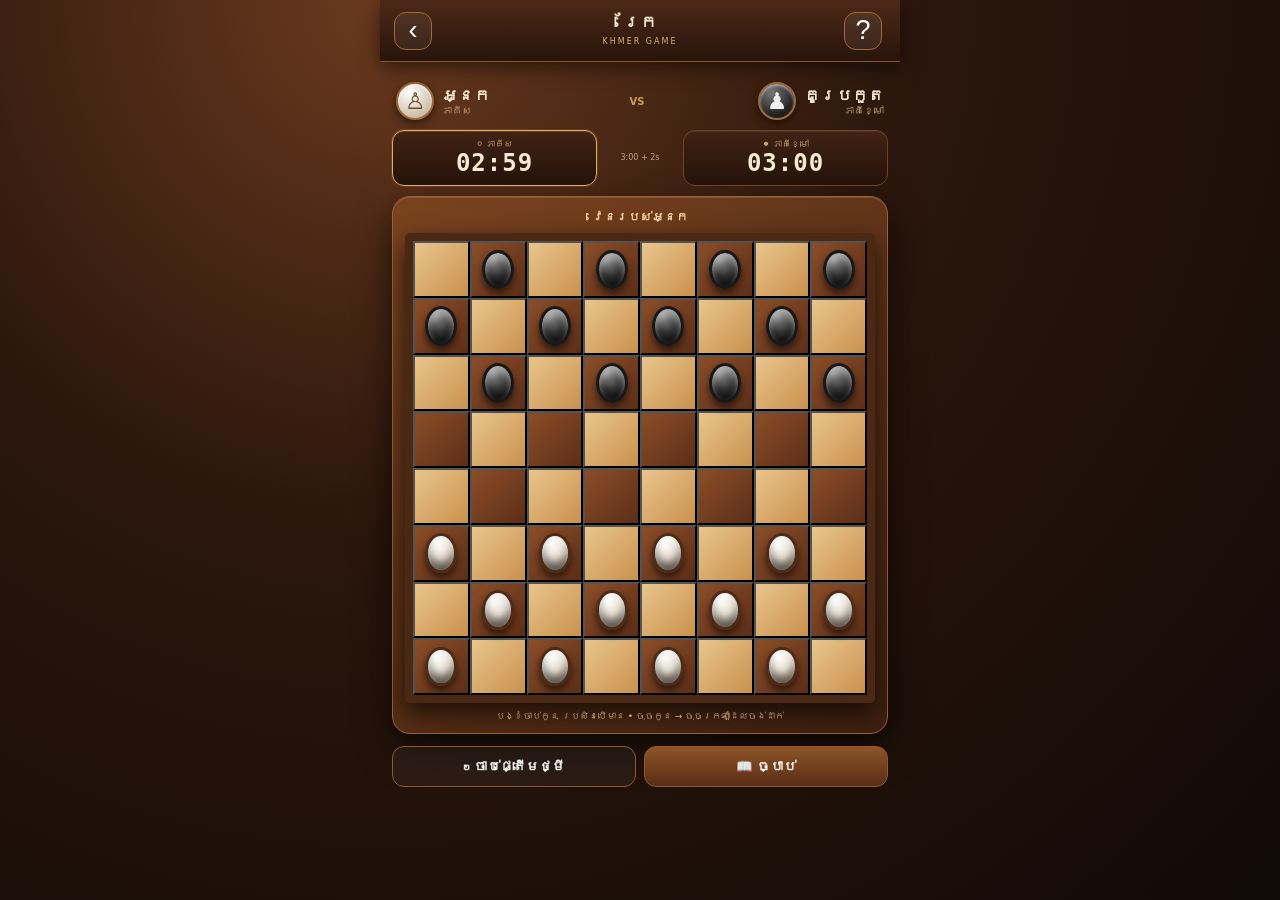
==== lerak/index.html @ b222e97d "Add files via upload" ====
<!doctype html>
<html lang="km">
<head>
<meta charset="utf-8">
<meta name="viewport" content="width=device-width,initial-scale=1,maximum-scale=1,user-scalable=no">
<meta name="theme-color" content="#2b180d">
<title>រែក — Khmer Game</title>
<link rel="stylesheet" href="lerak.css">
</head>
<body>
<div class="app">
  <header class="topbar">
    <button class="back" onclick="history.back()">‹</button>
    <div class="title"><b>រែក</b><small>KHMER GAME</small></div>
    <button class="help" onclick="showRules()">?</button>
  </header>
  <main>
    <section class="match-head">
      <div class="player"><div class="avatar white">♙</div><div><b>អ្នក</b><small>ភាគីស</small></div></div>
      <div class="vs">VS</div>
      <div class="player right"><div class="avatar black">♟</div><div><b>គូប្រកួត</b><small>ភាគីខ្មៅ</small></div></div>
    </section>
    <section class="clocks">
      <div id="clockWhite" class="clock active"><span>⚪ ភាគីស</span><strong>03:00</strong></div>
      <div class="clock-mode">3:00 + 2s</div>
      <div id="clockBlack" class="clock"><span>⚫ ភាគីខ្មៅ</span><strong>03:00</strong></div>
    </section>
    <section id="gameArea" class="game-wrap">
      <div id="status" class="status">វេនរបស់អ្នក</div>
      <div id="board" class="board" aria-label="Lerak board"></div>
      <div class="turn-note">បង្ខំចាប់កូន ប្រសិនបើមាន • ចុចកូន → ចុចក្រឡាដែលចង់ដាក់</div>
    </section>
    <section class="actions">
      <button class="secondary" onclick="newGame()">↻ ចាប់ផ្តើមថ្មី</button>
      <button class="primary" onclick="showRules()">📖 ច្បាប់</button>
    </section>
  </main>
</div>
<div id="modal" class="modal">
  <div class="modal-box">
    <button class="close" onclick="closeModal()">×</button>
    <div id="modalContent"></div>
  </div>
</div>
<script src="lerak-rules.js"></script>
<script src="lerak-bot.js"></script>
<script src="lerak.js"></script>
</body>
</html>
---- lerak/lerak.css ----
*{box-sizing:border-box}
:root{
 --wood1:#f0c98b;--wood2:#b87333;--wood3:#6b351a;--wood4:#3a1d0f;
 --ink:#24140c;--cream:#f7ead3;--gold:#d8a54d;--line:#7b4a27
}
html,body{margin:0;min-height:100%;background:radial-gradient(circle at 30% 0%,#6b3a1e 0,#2a160c 42%,#120a06 100%);color:var(--cream);font-family:system-ui,-apple-system,"Noto Sans Khmer",sans-serif}
body{display:flex;justify-content:center}
.app{width:min(100%,520px);min-height:100vh;padding-bottom:18px}
.topbar{height:62px;padding:8px 14px;display:grid;grid-template-columns:42px 1fr 42px;align-items:center;background:linear-gradient(#4d2917,#28140b);border-bottom:1px solid #8a552b;box-shadow:0 5px 20px #0008;position:sticky;top:0;z-index:5}
.topbar button{width:38px;height:38px;border:1px solid #a16b39;border-radius:12px;background:#ffffff10;color:#fff;font-size:27px}
.title{text-align:center;line-height:1}.title b{display:block;font-size:17px}.title small{font-size:8px;letter-spacing:2px;color:#d7b27a}
main{padding:12px}
.match-head{display:flex;align-items:center;justify-content:space-between;padding:8px 4px 10px}
.player{display:flex;align-items:center;gap:8px;min-width:120px}.player.right{justify-content:flex-end;text-align:right}
.player small{display:block;color:#c7a77f;font-size:10px}
.avatar{width:38px;height:38px;border-radius:50%;display:grid;place-items:center;border:2px solid #9c6a3a;box-shadow:inset 0 2px 3px #fff8,0 3px 8px #0008;font-size:23px}
.avatar.white{background:radial-gradient(circle at 35% 25%,#fff,#cbbda7 75%,#84735d);color:#6d4a2b}
.avatar.black{background:radial-gradient(circle at 35% 25%,#777,#242424 65%,#090909);color:#eee}
.vs{font-size:10px;color:#c99b5e;font-weight:800}
.clocks{display:grid;grid-template-columns:1fr 72px 1fr;gap:7px;align-items:center;margin-bottom:10px}
.clock{padding:8px 9px;border-radius:12px;text-align:center;background:linear-gradient(#412314,#241209);border:1px solid #6f4425;box-shadow:inset 0 1px #fff1}
.clock span{display:block;font-size:9px;color:#c9a67b}.clock strong{display:block;font:800 24px ui-monospace,monospace;letter-spacing:1px}
.clock.active{border-color:#e1ad58;box-shadow:0 0 0 1px #e1ad5822,inset 0 1px #fff2}
.clock.danger strong{color:#ff6b55}.clock-mode{text-align:center;font-size:8px;color:#c6a27a;line-height:1.3}
.status{text-align:center;margin:5px 0 9px;color:#f0cf98;font-weight:700;font-size:12px}
.game-wrap{padding:8px 5px 12px;border-radius:18px;background:linear-gradient(145deg,#7a431f,#3d1f10);border:1px solid #9a6335;box-shadow:0 15px 35px #0008,inset 0 1px #fff2}
.board{width:min(94vw,470px);aspect-ratio:1;margin:auto;display:grid;grid-template-columns:repeat(8,1fr);border:8px solid #4b2814;border-radius:5px;box-shadow:0 10px 25px #000a,inset 0 0 0 2px #b47a40;overflow:hidden}
.cell{position:relative;display:grid;place-items:center;aspect-ratio:1}.cell.light{background:linear-gradient(135deg,#e9c58c,#c9914d)}.cell.dark{background:linear-gradient(135deg,#8b4d27,#5c2e18)}
.cell.selected{box-shadow:inset 0 0 0 4px #f5d16c,inset 0 0 25px #ffd65a66}
.cell.move::after{content:"";width:22%;height:22%;border-radius:50%;background:#e8c15f;box-shadow:0 1px 4px #2a1408;position:absolute}
.cell.capture::after{content:"";width:38%;height:38%;border-radius:50%;border:3px solid #e8c15f;position:absolute}
.piece{width:78%;height:78%;border-radius:50%;position:relative;z-index:2;border:3px solid #4e2b18;box-shadow:inset 0 5px 7px #fff8,inset 0 -7px 9px #0008,0 5px 7px #0008;display:grid;place-items:center;font-size:clamp(16px,5vw,28px);font-family:serif}
.piece.white{background:radial-gradient(circle at 32% 22%,#fff,#e8dfd1 48%,#a99b87 100%);color:#5c3a20}
.piece.black{background:radial-gradient(circle at 32% 22%,#8b8b8b,#3d3d3d 48%,#111 100%);color:#f0e7d9;border-color:#181818}
.piece.king::after{content:"♔";text-shadow:0 1px 1px #0008}.piece.king{font-size:0}
.turn-note{text-align:center;color:#d1af82;font-size:9px;padding:8px 2px 0}
.actions{display:grid;grid-template-columns:1fr 1fr;gap:8px;margin-top:12px}.actions button{border-radius:12px;padding:12px;border:1px solid #8d5a30;font-weight:800;color:#fff}
.primary{background:linear-gradient(#8c5427,#5a2d16)}.secondary{background:#ffffff0b}
.modal{position:fixed;inset:0;background:#000b;display:none;align-items:flex-end;justify-content:center;z-index:20;padding:12px}
.modal.show{display:flex}.modal-box{width:min(100%,500px);background:linear-gradient(#422516,#211108);border:1px solid #986238;border-radius:20px 20px 12px 12px;padding:20px;box-shadow:0 -10px 40px #000b;position:relative}
.close{position:absolute;right:10px;top:8px;width:35px;height:35px;border:0;border-radius:10px;background:#fff1;color:#fff;font-size:24px}
.modal-box h2{margin:0 0 10px}.modal-box p,.modal-box li{color:#d6b990;font-size:12px;line-height:1.7}
@media(max-width:360px){.board{border-width:5px}.piece{width:80%;height:80%}.clocks{grid-template-columns:1fr 58px 1fr}.clock strong{font-size:20px}}
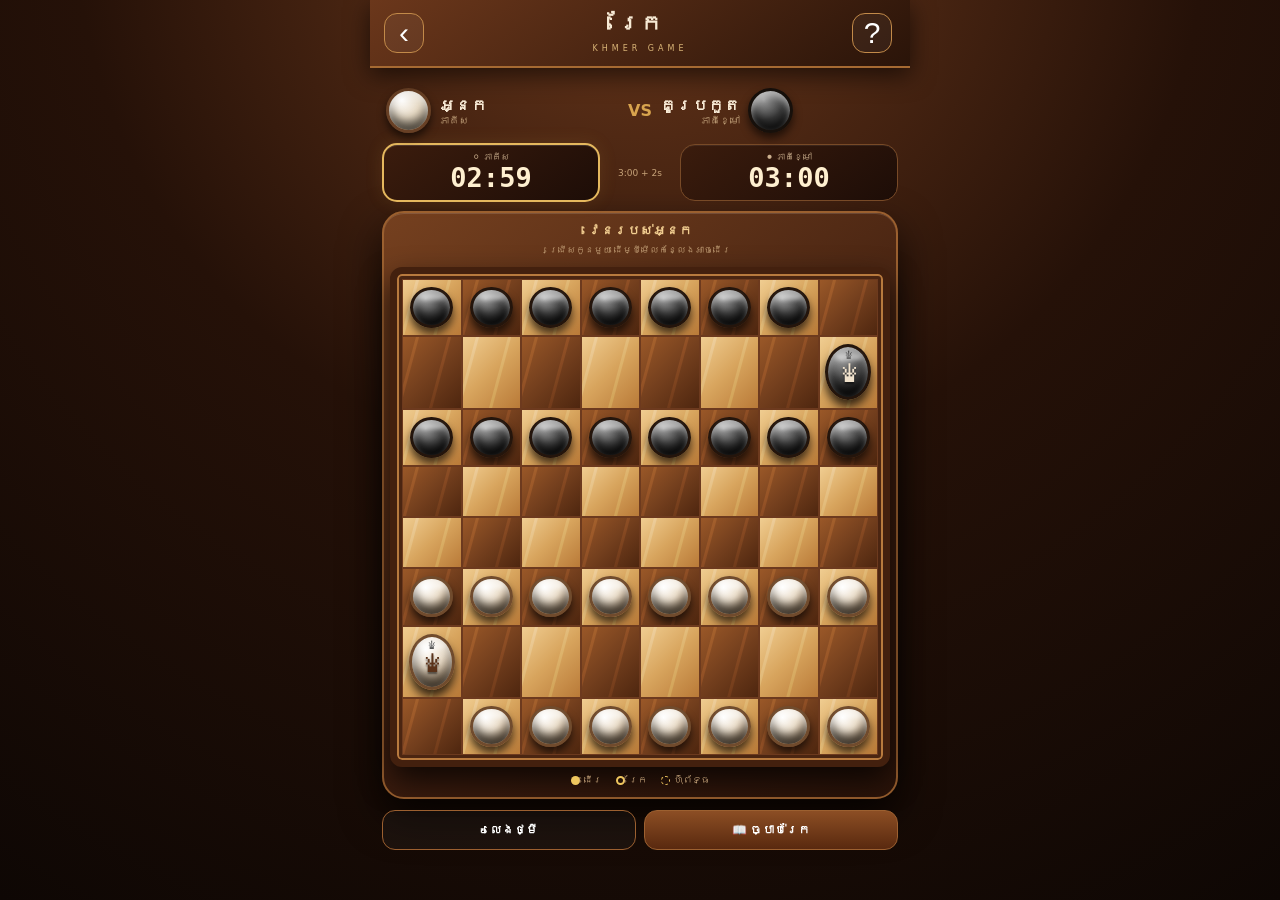
==== commit 59a21ba2: "Add files via upload" ====
--- a/lerak/index.html
+++ b/lerak/index.html
@@ -3,45 +3,61 @@
 <head>
 <meta charset="utf-8">
 <meta name="viewport" content="width=device-width,initial-scale=1,maximum-scale=1,user-scalable=no">
-<meta name="theme-color" content="#2b180d">
-<title>រែក — Khmer Game</title>
+<meta name="theme-color" content="#241208">
+<title>រែក — Khmer Game V2</title>
 <link rel="stylesheet" href="lerak.css">
 </head>
 <body>
-<div class="app">
-  <header class="topbar">
-    <button class="back" onclick="history.back()">‹</button>
-    <div class="title"><b>រែក</b><small>KHMER GAME</small></div>
-    <button class="help" onclick="showRules()">?</button>
-  </header>
-  <main>
-    <section class="match-head">
-      <div class="player"><div class="avatar white">♙</div><div><b>អ្នក</b><small>ភាគីស</small></div></div>
-      <div class="vs">VS</div>
-      <div class="player right"><div class="avatar black">♟</div><div><b>គូប្រកួត</b><small>ភាគីខ្មៅ</small></div></div>
-    </section>
-    <section class="clocks">
-      <div id="clockWhite" class="clock active"><span>⚪ ភាគីស</span><strong>03:00</strong></div>
-      <div class="clock-mode">3:00 + 2s</div>
-      <div id="clockBlack" class="clock"><span>⚫ ភាគីខ្មៅ</span><strong>03:00</strong></div>
-    </section>
-    <section id="gameArea" class="game-wrap">
-      <div id="status" class="status">វេនរបស់អ្នក</div>
-      <div id="board" class="board" aria-label="Lerak board"></div>
-      <div class="turn-note">បង្ខំចាប់កូន ប្រសិនបើមាន • ចុចកូន → ចុចក្រឡាដែលចង់ដាក់</div>
-    </section>
-    <section class="actions">
-      <button class="secondary" onclick="newGame()">↻ ចាប់ផ្តើមថ្មី</button>
-      <button class="primary" onclick="showRules()">📖 ច្បាប់</button>
-    </section>
-  </main>
+<div class="page">
+<header class="top">
+  <button class="iconbtn" onclick="history.back()">‹</button>
+  <div class="brand"><b>រែក</b><span>KHMER GAME</span></div>
+  <button class="iconbtn" onclick="showRules()">?</button>
+</header>
+
+<main>
+  <section class="players">
+    <div class="player">
+      <div class="piece-mini white"></div>
+      <div><b>អ្នក</b><small>ភាគីស</small></div>
+    </div>
+    <div class="vs">VS</div>
+    <div class="player right">
+      <div><div><b>គូប្រកួត</b><small>ភាគីខ្មៅ</small></div><div class="piece-mini black"></div></div>
+    </div>
+  </section>
+
+  <section class="clocks">
+    <div id="clockWhite" class="clock active"><span>⚪ ភាគីស</span><strong>03:00</strong></div>
+    <div class="increment">3:00 + 2s</div>
+    <div id="clockBlack" class="clock"><span>⚫ ភាគីខ្មៅ</span><strong>03:00</strong></div>
+  </section>
+
+  <section class="board-card">
+    <div id="status" class="status">វេនរបស់អ្នក</div>
+    <div id="hint" class="hint">ជ្រើសកូនមួយ ដើម្បីមើលកន្លែងអាចដើរ</div>
+    <div id="board" class="board"></div>
+    <div class="legend">
+      <span><i class="dot move-dot"></i> ដើរ</span>
+      <span><i class="dot rek-dot"></i> រែក</span>
+      <span><i class="dot trap-dot"></i> ហ៊ុំព័ទ្ធ</span>
+    </div>
+  </section>
+
+  <section class="buttons">
+    <button class="secondary" onclick="newGame()">↻ លេងថ្មី</button>
+    <button class="primary" onclick="showRules()">📖 ច្បាប់រែក</button>
+  </section>
+</main>
 </div>
+
 <div id="modal" class="modal">
-  <div class="modal-box">
-    <button class="close" onclick="closeModal()">×</button>
-    <div id="modalContent"></div>
-  </div>
+ <div class="modalbox">
+   <button class="close" onclick="closeModal()">×</button>
+   <div id="modalContent"></div>
+ </div>
 </div>
+
 <script src="lerak-rules.js"></script>
 <script src="lerak-bot.js"></script>
 <script src="lerak.js"></script>
--- a/lerak/lerak.css
+++ b/lerak/lerak.css
@@ -1,43 +1,33 @@
 *{box-sizing:border-box}
-:root{
- --wood1:#f0c98b;--wood2:#b87333;--wood3:#6b351a;--wood4:#3a1d0f;
- --ink:#24140c;--cream:#f7ead3;--gold:#d8a54d;--line:#7b4a27
-}
-html,body{margin:0;min-height:100%;background:radial-gradient(circle at 30% 0%,#6b3a1e 0,#2a160c 42%,#120a06 100%);color:var(--cream);font-family:system-ui,-apple-system,"Noto Sans Khmer",sans-serif}
-body{display:flex;justify-content:center}
-.app{width:min(100%,520px);min-height:100vh;padding-bottom:18px}
-.topbar{height:62px;padding:8px 14px;display:grid;grid-template-columns:42px 1fr 42px;align-items:center;background:linear-gradient(#4d2917,#28140b);border-bottom:1px solid #8a552b;box-shadow:0 5px 20px #0008;position:sticky;top:0;z-index:5}
-.topbar button{width:38px;height:38px;border:1px solid #a16b39;border-radius:12px;background:#ffffff10;color:#fff;font-size:27px}
-.title{text-align:center;line-height:1}.title b{display:block;font-size:17px}.title small{font-size:8px;letter-spacing:2px;color:#d7b27a}
-main{padding:12px}
-.match-head{display:flex;align-items:center;justify-content:space-between;padding:8px 4px 10px}
-.player{display:flex;align-items:center;gap:8px;min-width:120px}.player.right{justify-content:flex-end;text-align:right}
-.player small{display:block;color:#c7a77f;font-size:10px}
-.avatar{width:38px;height:38px;border-radius:50%;display:grid;place-items:center;border:2px solid #9c6a3a;box-shadow:inset 0 2px 3px #fff8,0 3px 8px #0008;font-size:23px}
-.avatar.white{background:radial-gradient(circle at 35% 25%,#fff,#cbbda7 75%,#84735d);color:#6d4a2b}
-.avatar.black{background:radial-gradient(circle at 35% 25%,#777,#242424 65%,#090909);color:#eee}
-.vs{font-size:10px;color:#c99b5e;font-weight:800}
-.clocks{display:grid;grid-template-columns:1fr 72px 1fr;gap:7px;align-items:center;margin-bottom:10px}
-.clock{padding:8px 9px;border-radius:12px;text-align:center;background:linear-gradient(#412314,#241209);border:1px solid #6f4425;box-shadow:inset 0 1px #fff1}
-.clock span{display:block;font-size:9px;color:#c9a67b}.clock strong{display:block;font:800 24px ui-monospace,monospace;letter-spacing:1px}
-.clock.active{border-color:#e1ad58;box-shadow:0 0 0 1px #e1ad5822,inset 0 1px #fff2}
-.clock.danger strong{color:#ff6b55}.clock-mode{text-align:center;font-size:8px;color:#c6a27a;line-height:1.3}
-.status{text-align:center;margin:5px 0 9px;color:#f0cf98;font-weight:700;font-size:12px}
-.game-wrap{padding:8px 5px 12px;border-radius:18px;background:linear-gradient(145deg,#7a431f,#3d1f10);border:1px solid #9a6335;box-shadow:0 15px 35px #0008,inset 0 1px #fff2}
-.board{width:min(94vw,470px);aspect-ratio:1;margin:auto;display:grid;grid-template-columns:repeat(8,1fr);border:8px solid #4b2814;border-radius:5px;box-shadow:0 10px 25px #000a,inset 0 0 0 2px #b47a40;overflow:hidden}
-.cell{position:relative;display:grid;place-items:center;aspect-ratio:1}.cell.light{background:linear-gradient(135deg,#e9c58c,#c9914d)}.cell.dark{background:linear-gradient(135deg,#8b4d27,#5c2e18)}
-.cell.selected{box-shadow:inset 0 0 0 4px #f5d16c,inset 0 0 25px #ffd65a66}
-.cell.move::after{content:"";width:22%;height:22%;border-radius:50%;background:#e8c15f;box-shadow:0 1px 4px #2a1408;position:absolute}
-.cell.capture::after{content:"";width:38%;height:38%;border-radius:50%;border:3px solid #e8c15f;position:absolute}
-.piece{width:78%;height:78%;border-radius:50%;position:relative;z-index:2;border:3px solid #4e2b18;box-shadow:inset 0 5px 7px #fff8,inset 0 -7px 9px #0008,0 5px 7px #0008;display:grid;place-items:center;font-size:clamp(16px,5vw,28px);font-family:serif}
-.piece.white{background:radial-gradient(circle at 32% 22%,#fff,#e8dfd1 48%,#a99b87 100%);color:#5c3a20}
-.piece.black{background:radial-gradient(circle at 32% 22%,#8b8b8b,#3d3d3d 48%,#111 100%);color:#f0e7d9;border-color:#181818}
-.piece.king::after{content:"♔";text-shadow:0 1px 1px #0008}.piece.king{font-size:0}
-.turn-note{text-align:center;color:#d1af82;font-size:9px;padding:8px 2px 0}
-.actions{display:grid;grid-template-columns:1fr 1fr;gap:8px;margin-top:12px}.actions button{border-radius:12px;padding:12px;border:1px solid #8d5a30;font-weight:800;color:#fff}
-.primary{background:linear-gradient(#8c5427,#5a2d16)}.secondary{background:#ffffff0b}
-.modal{position:fixed;inset:0;background:#000b;display:none;align-items:flex-end;justify-content:center;z-index:20;padding:12px}
-.modal.show{display:flex}.modal-box{width:min(100%,500px);background:linear-gradient(#422516,#211108);border:1px solid #986238;border-radius:20px 20px 12px 12px;padding:20px;box-shadow:0 -10px 40px #000b;position:relative}
-.close{position:absolute;right:10px;top:8px;width:35px;height:35px;border:0;border-radius:10px;background:#fff1;color:#fff;font-size:24px}
-.modal-box h2{margin:0 0 10px}.modal-box p,.modal-box li{color:#d6b990;font-size:12px;line-height:1.7}
-@media(max-width:360px){.board{border-width:5px}.piece{width:80%;height:80%}.clocks{grid-template-columns:1fr 58px 1fr}.clock strong{font-size:20px}}
+:root{--bg:#140a05;--wood:#5c2e16;--wood2:#8d4d25;--light:#e2b36b;--light2:#c98a43;--dark:#6b3419;--gold:#e5b85e;--cream:#f7ead5}
+html,body{margin:0;min-height:100%;background:radial-gradient(circle at 50% -10%,#6d391c,#251108 48%,#0e0704);color:var(--cream);font-family:system-ui,-apple-system,"Noto Sans Khmer",sans-serif}
+body{display:flex;justify-content:center}.page{width:min(100%,540px);min-height:100vh;padding-bottom:20px}
+.top{height:68px;padding:9px 14px;display:grid;grid-template-columns:44px 1fr 44px;align-items:center;background:linear-gradient(145deg,#6b371b,#2a1409);border-bottom:2px solid #a66a32;box-shadow:0 7px 25px #0009;position:sticky;top:0;z-index:10}
+.iconbtn{width:40px;height:40px;border-radius:13px;border:1px solid #c28a49;background:#ffffff0b;color:#fff;font-size:30px;line-height:1}.brand{text-align:center}.brand b{display:block;font-size:22px}.brand span{font-size:8px;letter-spacing:4px;color:#d9b477}
+main{padding:10px 12px}.players{display:grid;grid-template-columns:1fr 40px 1fr;align-items:center;padding:10px 4px}
+.player{display:flex;align-items:center;gap:8px}.player.right>div{display:flex;align-items:center;gap:8px;justify-content:flex-end;text-align:right}
+.player b{font-size:16px}.player small{display:block;color:#c7a77f;font-size:10px}.vs{text-align:center;color:#d8a44e;font-weight:900}
+.piece-mini{width:45px;height:45px;border-radius:50%;border:3px solid #684025;box-shadow:inset 0 5px 7px #fff9,inset 0 -8px 10px #0009,0 5px 9px #0009;position:relative}
+.piece-mini.white{background:radial-gradient(circle at 33% 22%,#fff,#e7dac5 45%,#aa967b)}.piece-mini.black{background:radial-gradient(circle at 33% 22%,#999,#3b3b3b 50%,#101010);border-color:#17100b}
+.clocks{display:grid;grid-template-columns:1fr 66px 1fr;gap:7px;align-items:center;margin-bottom:9px}.clock{border:1px solid #784a27;border-radius:15px;background:linear-gradient(145deg,#3b1c0d,#1d0d07);padding:7px;text-align:center;box-shadow:inset 0 1px #fff1}
+.clock.active{border:2px solid var(--gold);box-shadow:0 0 18px #d99d3d20,inset 0 1px #fff2}.clock.danger strong{color:#ff6855}.clock span{display:block;color:#cdb18f;font-size:9px}.clock strong{display:block;font:800 27px ui-monospace,monospace;color:#fff0d0}.increment{text-align:center;color:#c8a47a;font-size:9px}
+.board-card{padding:10px 6px 12px;border-radius:22px;background:linear-gradient(145deg,#75401f,#3b1c0e 60%,#2a1309);border:2px solid #9b602f;box-shadow:0 18px 40px #000b,inset 0 1px #fff2}
+.status{text-align:center;font-size:13px;font-weight:900;color:#f2ce91;min-height:22px}.hint{text-align:center;color:#c7a47b;font-size:9px;min-height:18px}
+.board{width:min(96vw,500px);aspect-ratio:1;margin:4px auto 8px;padding:5px;display:grid;grid-template-columns:repeat(8,1fr);border:7px solid #43200e;border-radius:12px;background:#4b2511;box-shadow:0 14px 30px #000b,inset 0 0 0 2px #b87a3e;overflow:hidden}
+.cell{border:1px solid #6d3a1e;position:relative;padding:0;display:grid;place-items:center;min-width:0;overflow:hidden}
+.cell:before{content:"";position:absolute;inset:0;opacity:.18;background:repeating-linear-gradient(105deg,transparent 0 12px,#fff 13px 15px,transparent 16px 31px);mix-blend-mode:overlay}
+.wood-light{background:linear-gradient(135deg,#f0cd91 0%,#d8a55e 48%,#b97a38 100%)}.wood-dark{background:linear-gradient(135deg,#9a5828 0%,#75401e 48%,#4e260f 100%)}
+.cell.selected{box-shadow:inset 0 0 0 4px #f8d56e,inset 0 0 25px #ffd45c66;z-index:3}
+.cell.move-target:after{content:"";width:19%;height:19%;border-radius:50%;background:#f2c968;box-shadow:0 1px 5px #3a1b0a;position:absolute}
+.cell.rek-target:after{content:"";position:absolute;width:48%;height:48%;border:3px solid #f3ce65;border-radius:50%;box-shadow:0 0 12px #f3ce6544}
+.cell.trap-target:after{content:"";position:absolute;inset:9%;border:3px dashed #f3ce65;border-radius:9px}
+.piece{width:74%;height:74%;border-radius:50%;position:relative;z-index:2;border:3px solid #4b2b18;box-shadow:inset 0 5px 7px #fff8,inset 0 -9px 10px #000a,0 6px 8px #000a;transition:transform .12s}
+.piece:after{content:"";position:absolute;left:16%;right:16%;top:11%;height:16%;border-radius:50%;background:#fff7;filter:blur(2px)}
+.piece.white{background:radial-gradient(circle at 34% 24%,#fff,#eee1ce 40%,#c4aa8a 72%,#826344);border-color:#704b2d}
+.piece.black{background:radial-gradient(circle at 34% 24%,#9d9d9d,#4c4c4c 42%,#222 70%,#080808);border-color:#24150c}
+.piece.king{width:80%;height:80%;box-shadow:inset 0 5px 8px #fff8,inset 0 -10px 12px #000a,0 7px 10px #000b}
+.piece.king:before{content:"♛";position:absolute;inset:0;display:grid;place-items:center;font-size:clamp(18px,5vw,30px);font-family:serif;text-shadow:0 2px 2px #0008}.piece.white.king:before{color:#5b3219}.piece.black.king:before{color:#f0e2cc}
+.legend{display:flex;justify-content:center;gap:14px;color:#d4b185;font-size:9px}.legend span{display:flex;align-items:center;gap:4px}.dot{width:9px;height:9px;border-radius:50%;display:inline-block}.move-dot{background:#eec65e}.rek-dot{border:2px solid #eec65e}.trap-dot{border:1px dashed #eec65e}
+.buttons{display:grid;grid-template-columns:1fr 1fr;gap:8px;margin-top:11px}.buttons button{border-radius:13px;padding:12px;border:1px solid #9c6030;color:#fff;font-weight:900;font-size:12px}.primary{background:linear-gradient(#8c4e24,#59290f)}.secondary{background:#ffffff08}
+.modal{position:fixed;inset:0;background:#000c;display:none;align-items:flex-end;justify-content:center;z-index:30;padding:10px}.modal.show{display:flex}.modalbox{width:min(100%,520px);max-height:88vh;overflow:auto;background:linear-gradient(#442412,#211007);border:1px solid #a56b37;border-radius:20px 20px 12px 12px;padding:20px;position:relative;box-shadow:0 -15px 50px #000d}.close{position:absolute;right:10px;top:8px;width:36px;height:36px;border:0;border-radius:10px;background:#fff1;color:#fff;font-size:25px}.modalbox h2{margin:0 0 14px;color:#f2cb83}.modalbox p{font-size:11px;line-height:1.8;color:#d7b88d}.modalbox .note{border-top:1px solid #ffffff18;padding-top:10px;color:#b99a72}
+@media(max-width:370px){main{padding:8px}.board{border-width:5px;padding:3px}.piece{border-width:2px}.clock strong{font-size:23px}}
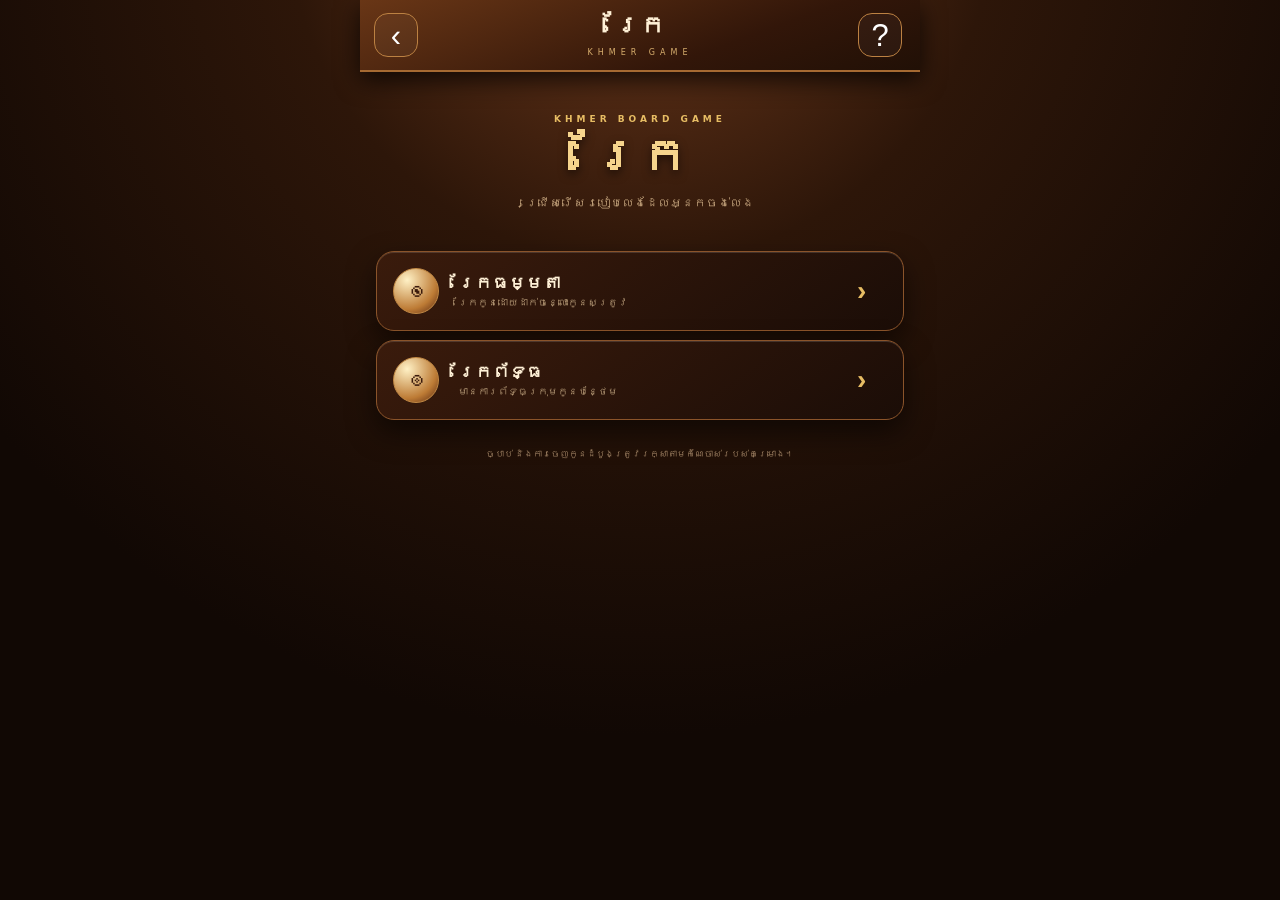
==== commit f9cd7681: "Add files via upload" ====
--- a/lerak/index.html
+++ b/lerak/index.html
@@ -3,63 +3,92 @@
 <head>
 <meta charset="utf-8">
 <meta name="viewport" content="width=device-width,initial-scale=1,maximum-scale=1,user-scalable=no">
-<meta name="theme-color" content="#241208">
-<title>រែក — Khmer Game V2</title>
+<meta name="theme-color" content="#24150c">
+<title>រែក • Khmer Game</title>
 <link rel="stylesheet" href="lerak.css">
 </head>
 <body>
-<div class="page">
-<header class="top">
-  <button class="iconbtn" onclick="history.back()">‹</button>
-  <div class="brand"><b>រែក</b><span>KHMER GAME</span></div>
-  <button class="iconbtn" onclick="showRules()">?</button>
+<div class="app">
+<header class="topbar">
+  <button class="round-btn" onclick="history.back()" aria-label="Back">‹</button>
+  <div class="title"><b>រែក</b><span>KHMER GAME</span></div>
+  <button class="round-btn" onclick="showRules()">?</button>
 </header>
 
-<main>
-  <section class="players">
+<section id="modeMenu" class="mode-menu">
+  <div class="hero">
+    <div class="eyebrow">KHMER BOARD GAME</div>
+    <h1>រែក</h1>
+    <p>ជ្រើសរើសរបៀបលេងដែលអ្នកចង់លេង</p>
+  </div>
+  <button class="mode-card" onclick="startGameMode('normal')">
+    <span class="mode-icon">◉</span>
+    <span><b>រែកធម្មតា</b><small>រែកកូនដោយដាក់ចន្លោះកូនសត្រូវ</small></span>
+    <strong>›</strong>
+  </button>
+  <button class="mode-card" onclick="startGameMode('surround')">
+    <span class="mode-icon">◎</span>
+    <span><b>រែកព័ទ្ធ</b><small>មានការព័ទ្ធក្រុមកូនបន្ថែម</small></span>
+    <strong>›</strong>
+  </button>
+  <div class="rule-note">ច្បាប់ និងការចេញកូនដំបូងត្រូវរក្សាតាមកំណែចាស់របស់គម្រោង។</div>
+</section>
+
+<section id="gameArea" class="game" hidden>
+  <div class="game-head">
+    <div class="game-name">
+      <span class="eyebrow">KHMER GAME</span>
+      <h2 id="modeTitle">រែក</h2>
+      <small id="modeSub">រែកធម្មតា</small>
+    </div>
+    <button class="back-mode" onclick="backToModes()">‹ របៀបលេង</button>
+  </div>
+
+  <div class="players">
     <div class="player">
-      <div class="piece-mini white"></div>
-      <div><b>អ្នក</b><small>ភាគីស</small></div>
+      <div class="avatar white-piece"></div>
+      <div><b>អ្នក</b><small id="humanSide">ភាគីស</small></div>
     </div>
     <div class="vs">VS</div>
     <div class="player right">
-      <div><div><b>គូប្រកួត</b><small>ភាគីខ្មៅ</small></div><div class="piece-mini black"></div></div>
+      <div><div><b>Bot</b><small id="botSide">ភាគីខ្មៅ</small></div><div class="avatar black-piece"></div></div>
     </div>
-  </section>
+  </div>
 
-  <section class="clocks">
-    <div id="clockWhite" class="clock active"><span>⚪ ភាគីស</span><strong>03:00</strong></div>
-    <div class="increment">3:00 + 2s</div>
-    <div id="clockBlack" class="clock"><span>⚫ ភាគីខ្មៅ</span><strong>03:00</strong></div>
-  </section>
+  <div class="clocks">
+    <div id="wcBox" class="clock active"><small>⚪ ភាគីស</small><b id="wc">03:00</b></div>
+    <div class="clock-mid">3:00 + 2s</div>
+    <div id="bcBox" class="clock"><small>⚫ ភាគីខ្មៅ</small><b id="bc">03:00</b></div>
+  </div>
 
-  <section class="board-card">
-    <div id="status" class="status">វេនរបស់អ្នក</div>
-    <div id="hint" class="hint">ជ្រើសកូនមួយ ដើម្បីមើលកន្លែងអាចដើរ</div>
+  <div id="lerakBotStatus" class="bot-status">🌐 កំពុងរៀបចំការប្រកួត…</div>
+
+  <div class="board-shell">
+    <div class="board-label">ក្តារ រែក</div>
+    <div id="turn" class="turn">ដំណាក់កាលដំបូង</div>
     <div id="board" class="board"></div>
+    <div id="message" class="message">—</div>
+    <div id="actions"></div>
     <div class="legend">
-      <span><i class="dot move-dot"></i> ដើរ</span>
-      <span><i class="dot rek-dot"></i> រែក</span>
-      <span><i class="dot trap-dot"></i> ហ៊ុំព័ទ្ធ</span>
+      <span><i class="move-dot"></i> អាចដើរ</span>
+      <span><i class="capture-dot"></i> រែក</span>
+      <span><i class="surround-dot"></i> ព័ទ្ធ</span>
     </div>
-  </section>
+  </div>
 
-  <section class="buttons">
-    <button class="secondary" onclick="newGame()">↻ លេងថ្មី</button>
-    <button class="primary" onclick="showRules()">📖 ច្បាប់រែក</button>
-  </section>
-</main>
+  <div class="bottom-actions">
+    <button class="secondary" id="restart">↻ លេងថ្មី</button>
+    <button class="primary" onclick="showRules()">📖 ច្បាប់</button>
+  </div>
+</section>
+
+<div id="modal" class="modal">
+  <div class="modal-box">
+    <button class="modal-close" onclick="closeModal()">×</button>
+    <div id="modalContent"></div>
+  </div>
 </div>
 
-<div id="modal" class="modal">
- <div class="modalbox">
-   <button class="close" onclick="closeModal()">×</button>
-   <div id="modalContent"></div>
- </div>
-</div>
-
-<script src="lerak-rules.js"></script>
-<script src="lerak-bot.js"></script>
 <script src="lerak.js"></script>
 </body>
 </html>
--- a/lerak/lerak.css
+++ b/lerak/lerak.css
@@ -1,33 +1,20 @@
 *{box-sizing:border-box}
-:root{--bg:#140a05;--wood:#5c2e16;--wood2:#8d4d25;--light:#e2b36b;--light2:#c98a43;--dark:#6b3419;--gold:#e5b85e;--cream:#f7ead5}
-html,body{margin:0;min-height:100%;background:radial-gradient(circle at 50% -10%,#6d391c,#251108 48%,#0e0704);color:var(--cream);font-family:system-ui,-apple-system,"Noto Sans Khmer",sans-serif}
-body{display:flex;justify-content:center}.page{width:min(100%,540px);min-height:100vh;padding-bottom:20px}
-.top{height:68px;padding:9px 14px;display:grid;grid-template-columns:44px 1fr 44px;align-items:center;background:linear-gradient(145deg,#6b371b,#2a1409);border-bottom:2px solid #a66a32;box-shadow:0 7px 25px #0009;position:sticky;top:0;z-index:10}
-.iconbtn{width:40px;height:40px;border-radius:13px;border:1px solid #c28a49;background:#ffffff0b;color:#fff;font-size:30px;line-height:1}.brand{text-align:center}.brand b{display:block;font-size:22px}.brand span{font-size:8px;letter-spacing:4px;color:#d9b477}
-main{padding:10px 12px}.players{display:grid;grid-template-columns:1fr 40px 1fr;align-items:center;padding:10px 4px}
-.player{display:flex;align-items:center;gap:8px}.player.right>div{display:flex;align-items:center;gap:8px;justify-content:flex-end;text-align:right}
-.player b{font-size:16px}.player small{display:block;color:#c7a77f;font-size:10px}.vs{text-align:center;color:#d8a44e;font-weight:900}
-.piece-mini{width:45px;height:45px;border-radius:50%;border:3px solid #684025;box-shadow:inset 0 5px 7px #fff9,inset 0 -8px 10px #0009,0 5px 9px #0009;position:relative}
-.piece-mini.white{background:radial-gradient(circle at 33% 22%,#fff,#e7dac5 45%,#aa967b)}.piece-mini.black{background:radial-gradient(circle at 33% 22%,#999,#3b3b3b 50%,#101010);border-color:#17100b}
-.clocks{display:grid;grid-template-columns:1fr 66px 1fr;gap:7px;align-items:center;margin-bottom:9px}.clock{border:1px solid #784a27;border-radius:15px;background:linear-gradient(145deg,#3b1c0d,#1d0d07);padding:7px;text-align:center;box-shadow:inset 0 1px #fff1}
-.clock.active{border:2px solid var(--gold);box-shadow:0 0 18px #d99d3d20,inset 0 1px #fff2}.clock.danger strong{color:#ff6855}.clock span{display:block;color:#cdb18f;font-size:9px}.clock strong{display:block;font:800 27px ui-monospace,monospace;color:#fff0d0}.increment{text-align:center;color:#c8a47a;font-size:9px}
-.board-card{padding:10px 6px 12px;border-radius:22px;background:linear-gradient(145deg,#75401f,#3b1c0e 60%,#2a1309);border:2px solid #9b602f;box-shadow:0 18px 40px #000b,inset 0 1px #fff2}
-.status{text-align:center;font-size:13px;font-weight:900;color:#f2ce91;min-height:22px}.hint{text-align:center;color:#c7a47b;font-size:9px;min-height:18px}
-.board{width:min(96vw,500px);aspect-ratio:1;margin:4px auto 8px;padding:5px;display:grid;grid-template-columns:repeat(8,1fr);border:7px solid #43200e;border-radius:12px;background:#4b2511;box-shadow:0 14px 30px #000b,inset 0 0 0 2px #b87a3e;overflow:hidden}
-.cell{border:1px solid #6d3a1e;position:relative;padding:0;display:grid;place-items:center;min-width:0;overflow:hidden}
-.cell:before{content:"";position:absolute;inset:0;opacity:.18;background:repeating-linear-gradient(105deg,transparent 0 12px,#fff 13px 15px,transparent 16px 31px);mix-blend-mode:overlay}
-.wood-light{background:linear-gradient(135deg,#f0cd91 0%,#d8a55e 48%,#b97a38 100%)}.wood-dark{background:linear-gradient(135deg,#9a5828 0%,#75401e 48%,#4e260f 100%)}
-.cell.selected{box-shadow:inset 0 0 0 4px #f8d56e,inset 0 0 25px #ffd45c66;z-index:3}
-.cell.move-target:after{content:"";width:19%;height:19%;border-radius:50%;background:#f2c968;box-shadow:0 1px 5px #3a1b0a;position:absolute}
-.cell.rek-target:after{content:"";position:absolute;width:48%;height:48%;border:3px solid #f3ce65;border-radius:50%;box-shadow:0 0 12px #f3ce6544}
-.cell.trap-target:after{content:"";position:absolute;inset:9%;border:3px dashed #f3ce65;border-radius:9px}
-.piece{width:74%;height:74%;border-radius:50%;position:relative;z-index:2;border:3px solid #4b2b18;box-shadow:inset 0 5px 7px #fff8,inset 0 -9px 10px #000a,0 6px 8px #000a;transition:transform .12s}
-.piece:after{content:"";position:absolute;left:16%;right:16%;top:11%;height:16%;border-radius:50%;background:#fff7;filter:blur(2px)}
-.piece.white{background:radial-gradient(circle at 34% 24%,#fff,#eee1ce 40%,#c4aa8a 72%,#826344);border-color:#704b2d}
-.piece.black{background:radial-gradient(circle at 34% 24%,#9d9d9d,#4c4c4c 42%,#222 70%,#080808);border-color:#24150c}
-.piece.king{width:80%;height:80%;box-shadow:inset 0 5px 8px #fff8,inset 0 -10px 12px #000a,0 7px 10px #000b}
-.piece.king:before{content:"♛";position:absolute;inset:0;display:grid;place-items:center;font-size:clamp(18px,5vw,30px);font-family:serif;text-shadow:0 2px 2px #0008}.piece.white.king:before{color:#5b3219}.piece.black.king:before{color:#f0e2cc}
-.legend{display:flex;justify-content:center;gap:14px;color:#d4b185;font-size:9px}.legend span{display:flex;align-items:center;gap:4px}.dot{width:9px;height:9px;border-radius:50%;display:inline-block}.move-dot{background:#eec65e}.rek-dot{border:2px solid #eec65e}.trap-dot{border:1px dashed #eec65e}
-.buttons{display:grid;grid-template-columns:1fr 1fr;gap:8px;margin-top:11px}.buttons button{border-radius:13px;padding:12px;border:1px solid #9c6030;color:#fff;font-weight:900;font-size:12px}.primary{background:linear-gradient(#8c4e24,#59290f)}.secondary{background:#ffffff08}
-.modal{position:fixed;inset:0;background:#000c;display:none;align-items:flex-end;justify-content:center;z-index:30;padding:10px}.modal.show{display:flex}.modalbox{width:min(100%,520px);max-height:88vh;overflow:auto;background:linear-gradient(#442412,#211007);border:1px solid #a56b37;border-radius:20px 20px 12px 12px;padding:20px;position:relative;box-shadow:0 -15px 50px #000d}.close{position:absolute;right:10px;top:8px;width:36px;height:36px;border:0;border-radius:10px;background:#fff1;color:#fff;font-size:25px}.modalbox h2{margin:0 0 14px;color:#f2cb83}.modalbox p{font-size:11px;line-height:1.8;color:#d7b88d}.modalbox .note{border-top:1px solid #ffffff18;padding-top:10px;color:#b99a72}
-@media(max-width:370px){main{padding:8px}.board{border-width:5px;padding:3px}.piece{border-width:2px}.clock strong{font-size:23px}}
+:root{--bg:#120a05;--panel:#211108;--panel2:#2d1609;--wood1:#e1b56d;--wood2:#b87434;--wood3:#713715;--wood4:#4b210d;--gold:#e7bd64;--cream:#fff1d7;--muted:#c5a47d;--line:#8c5427}
+html,body{margin:0;min-height:100%;background:radial-gradient(circle at 50% -10%,#713b1d 0,#2d1609 30%,#110804 70%);color:var(--cream);font-family:system-ui,-apple-system,"Noto Sans Khmer","Khmer OS",sans-serif}
+body{display:flex;justify-content:center}.app{width:min(100%,560px);min-height:100vh;padding-bottom:20px}
+.topbar{height:72px;display:grid;grid-template-columns:48px 1fr 48px;align-items:center;padding:8px 14px;background:linear-gradient(160deg,#693616,#321609 65%,#211006);border-bottom:2px solid #a66a32;box-shadow:0 8px 25px #000b;position:sticky;top:0;z-index:20}
+.round-btn{width:44px;height:44px;border-radius:14px;border:1px solid #bc8142;background:#ffffff08;color:#fff;font-size:31px;line-height:1}.title{text-align:center}.title b{display:block;font-size:25px}.title span{font-size:8px;letter-spacing:5px;color:#d6ad6d}
+.mode-menu{padding:24px 16px}.hero{text-align:center;padding:18px 10px 20px}.eyebrow{font-size:9px;letter-spacing:4px;color:var(--gold);font-weight:900}.hero h1{font-size:48px;margin:4px 0;color:#f6d48c;text-shadow:0 4px 10px #0008}.hero p{color:var(--muted);font-size:12px}
+.mode-card{width:100%;display:grid;grid-template-columns:55px 1fr 30px;align-items:center;gap:10px;text-align:left;padding:16px;margin:9px 0;border-radius:18px;border:1px solid #8b542a;background:linear-gradient(145deg,#3a1b0c,#1b0d07);color:var(--cream);box-shadow:0 12px 28px #0008,inset 0 1px #fff2}.mode-card:active{transform:scale(.99)}.mode-icon{width:46px;height:46px;display:grid;place-items:center;border-radius:50%;border:1px solid #c38a45;background:radial-gradient(circle at 30% 25%,#fff1c5,#bd7b35 65%,#54230e);color:#3b1b0c;font-size:25px}.mode-card b{display:block;font-size:17px}.mode-card small{display:block;color:#bda07c;font-size:10px;margin-top:3px}.mode-card strong{font-size:28px;color:var(--gold)}.rule-note{text-align:center;color:#a88a6a;font-size:9px;line-height:1.7;padding:18px}
+.game{padding:10px 12px}.game-head{display:flex;justify-content:space-between;align-items:center;margin-bottom:8px}.game-name h2{margin:2px 0;font-size:25px}.game-name small{color:var(--muted);font-size:10px}.back-mode{border:1px solid #82502a;background:#ffffff08;color:#fff;border-radius:12px;padding:9px;font-weight:800}
+.players{display:grid;grid-template-columns:1fr 38px 1fr;align-items:center;padding:7px 2px}.player{display:flex;align-items:center;gap:8px}.player.right{justify-content:flex-end;text-align:right}.player b{font-size:15px}.player small{display:block;color:var(--muted);font-size:9px}.vs{text-align:center;color:var(--gold);font-weight:1000}.avatar{width:45px;height:45px;border-radius:50%;border:3px solid #684023;box-shadow:inset 6px 6px 9px #fff8,inset -9px -10px 12px #0009,0 5px 10px #0009}.white-piece{background:radial-gradient(circle at 30% 20%,#fff,#e8ddc9 45%,#9d7b59)}.black-piece{background:radial-gradient(circle at 30% 20%,#a7a7a7,#4b4b4b 42%,#111)}
+.clocks{display:grid;grid-template-columns:1fr 68px 1fr;gap:7px;align-items:center;margin:6px 0}.clock{padding:8px;border:1px solid #7d4a26;border-radius:16px;background:linear-gradient(145deg,#35180a,#180b06);text-align:center}.clock.active{border:2px solid var(--gold);box-shadow:0 0 18px #e1b34b25}.clock.danger b{color:#ff6558}.clock small{display:block;color:#c8a981;font-size:9px}.clock b{display:block;font:900 27px ui-monospace,monospace;color:#fff0d1;margin-top:2px}.clock-mid{text-align:center;font-size:9px;color:#c0a07a}
+.bot-status{text-align:center;border:1px solid #6d4225;border-radius:12px;background:#ffffff06;color:#b99a76;font-size:9px;padding:8px;margin:8px 0}
+.board-shell{padding:10px 7px 13px;border-radius:23px;border:2px solid #965b2b;background:linear-gradient(145deg,#673517,#34170a);box-shadow:0 18px 45px #000b,inset 0 1px #fff2}.board-label{text-align:center;color:#e5bb76;font-size:10px;letter-spacing:2px}.turn{text-align:center;font-weight:900;color:#f4d18f;font-size:13px;min-height:24px;margin-top:2px}.board{width:min(96vw,520px);aspect-ratio:1;margin:6px auto;padding:5px;display:grid;grid-template-columns:repeat(8,1fr);border:7px solid #3c1a0a;border-radius:14px;overflow:hidden;background:#54270e;box-shadow:inset 0 0 0 2px #c28440,0 14px 28px #000b;touch-action:manipulation}
+.cell{position:relative;border:1px solid #78411e;display:grid;place-items:center;padding:0;min-width:0;overflow:hidden}.cell:before{content:"";position:absolute;inset:0;opacity:.24;background:repeating-linear-gradient(12deg,#fff0 0 11px,#fff5 12px 14px,#0000 15px 27px),linear-gradient(75deg,#fff2,#0000 45%,#0002)}.cell.light{background:linear-gradient(135deg,#f0c982,#d9a35b 45%,#b87634)}.cell.dark{background:linear-gradient(135deg,#a7622c,#7e421c 48%,#5a290f)}.cell.selected{box-shadow:inset 0 0 0 4px #f6d269,inset 0 0 25px #f6d26966;z-index:4}.cell.opening-choice{box-shadow:inset 0 0 0 4px #65b7ff,inset 0 0 25px #65b7ff33}.cell.move-choice:after{content:"";position:absolute;width:18%;height:18%;border-radius:50%;background:#f2cb65;box-shadow:0 1px 5px #3b1a08;z-index:1}.cell.capture-choice:after{content:"";position:absolute;inset:8%;border:4px solid #ff7166;border-radius:50%;z-index:1}.cell.surround-choice:after{content:"";position:absolute;inset:9%;border:3px dashed #f4cb62;border-radius:9px;z-index:1}
+.piece{width:72%;height:72%;border-radius:50%;position:relative;z-index:3;border:3px solid #4b2a16;box-shadow:inset 7px 7px 11px #fff8,inset -11px -12px 16px #000a,0 7px 10px #000a;pointer-events:none}.piece:before{content:"";position:absolute;inset:8%;border-radius:50%;opacity:.42;background:repeating-linear-gradient(18deg,#0000 0 7px,#0003 8px 10px,#fff1 11px 13px);mix-blend-mode:multiply}.piece:after{content:"";position:absolute;left:14%;top:9%;width:30%;height:20%;border-radius:50%;background:#fff9;filter:blur(2px)}.piece.white{background:radial-gradient(circle at 31% 22%,#fffdf2 0 9%,#eadcc5 25%,#b58e65 62%,#6f431f 100%)}.piece.black{background:radial-gradient(circle at 31% 22%,#c8a17b 0 9%,#79502f 28%,#302017 65%,#0e0a07 100%)}.piece.king{outline:2px solid #e0b75d;outline-offset:2px;box-shadow:inset 7px 7px 11px #fff8,inset -11px -12px 16px #000a,0 8px 12px #000b,0 0 0 3px #d5a74c44}.piece.king:after{content:"♛";left:0;top:0;width:100%;height:100%;display:grid;place-items:center;background:none;filter:none;font-size:clamp(17px,5vw,28px);color:#5d351b;text-shadow:0 2px 2px #fff8}.piece.black.king:after{color:#f1dfc5}
+.message{min-height:45px;margin:6px 8px 2px;padding:10px 12px;border:1px solid #754827;border-radius:13px;background:#120b07;color:#d8ba92;font-size:10px;line-height:1.7;text-align:center}.legend{display:flex;justify-content:center;gap:14px;color:#b99a76;font-size:8px;margin-top:5px}.legend span{display:flex;align-items:center;gap:4px}.legend i{display:inline-block;width:9px;height:9px;border-radius:50%}.move-dot{background:#f0c55f}.capture-dot{border:2px solid #ff7166}.surround-dot{border:2px dashed #f0c55f}
+.action-btn{display:block;width:min(94%,520px);margin:7px auto 0;padding:11px;border-radius:13px;border:1px solid #d0a24e;background:linear-gradient(145deg,#e5bd69,#a96e29);color:#211108;font-weight:900}.action-btn.armed{box-shadow:0 0 0 3px #e0b35d44}
+.bottom-actions{display:grid;grid-template-columns:1fr 1fr;gap:8px;margin-top:10px}.bottom-actions button{padding:12px;border-radius:13px;font-weight:900;border:1px solid #935a2c;color:#fff}.primary{background:linear-gradient(145deg,#a7632c,#6b3415)}.secondary{background:#ffffff07}
+.modal{position:fixed;inset:0;background:#000d;display:none;align-items:flex-end;justify-content:center;padding:10px;z-index:50}.modal.show{display:flex}.modal-box{position:relative;width:min(100%,540px);max-height:88vh;overflow:auto;border:1px solid #a66b35;border-radius:20px 20px 12px 12px;background:linear-gradient(#442311,#1d0c06);padding:22px;box-shadow:0 -18px 50px #000}.modal-close{position:absolute;right:10px;top:8px;width:36px;height:36px;border:0;border-radius:10px;background:#fff1;color:#fff;font-size:25px}.modal-box h2{color:#f0ca7b;margin-top:0}.modal-box p{font-size:10px;line-height:1.85;color:#d3b28a}.modal-box .rule{padding:8px 10px;border-left:3px solid #d5a650;background:#fff1;border-radius:6px}
+@media(max-width:380px){.game{padding:8px}.board{border-width:5px;padding:3px}.piece{border-width:2px}.clock b{font-size:23px}}
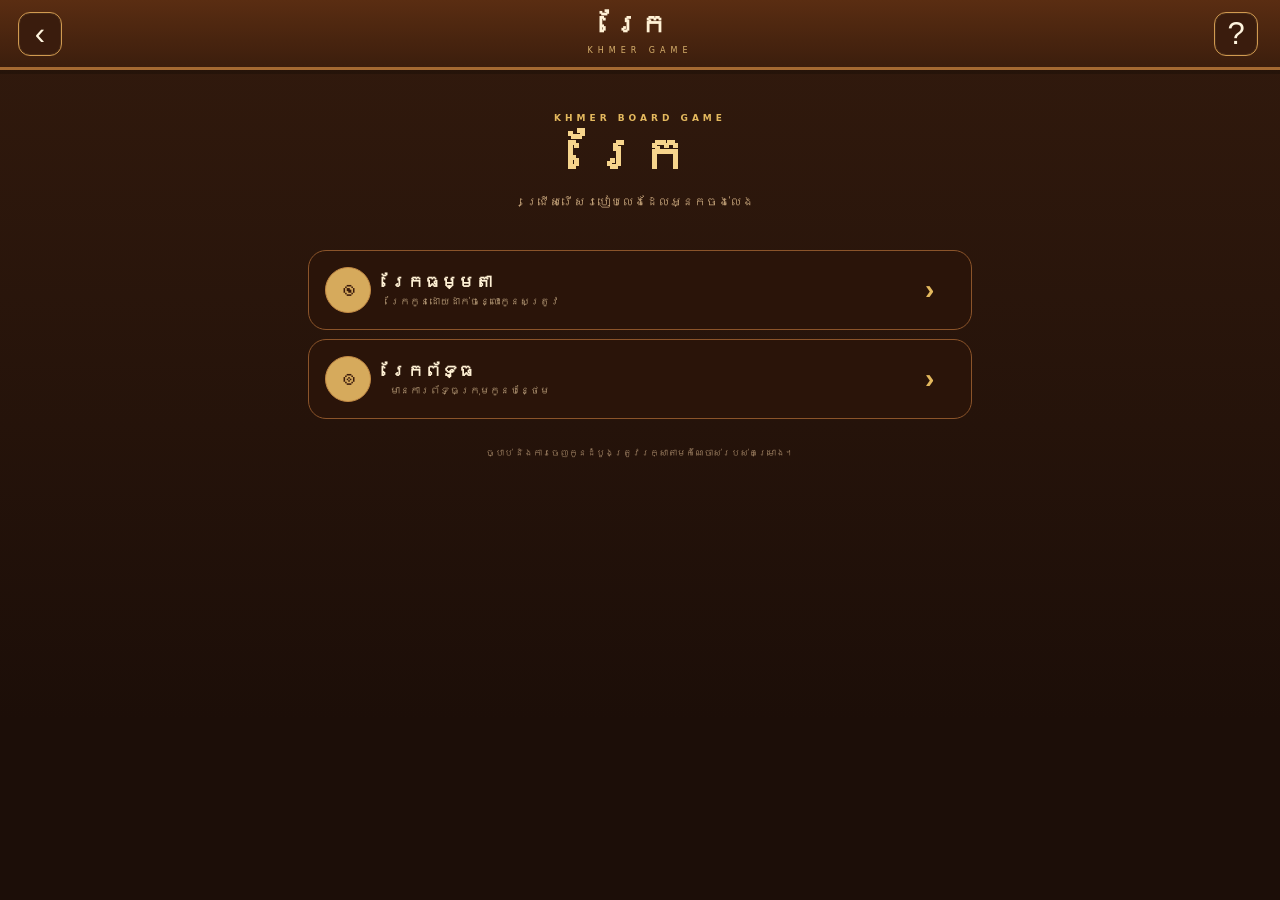
==== commit fbc26cd3: "Add files via upload" ====
--- a/lerak/index.html
+++ b/lerak/index.html
@@ -14,81 +14,46 @@
   <div class="title"><b>រែក</b><span>KHMER GAME</span></div>
   <button class="round-btn" onclick="showRules()">?</button>
 </header>
-
 <section id="modeMenu" class="mode-menu">
-  <div class="hero">
-    <div class="eyebrow">KHMER BOARD GAME</div>
-    <h1>រែក</h1>
-    <p>ជ្រើសរើសរបៀបលេងដែលអ្នកចង់លេង</p>
-  </div>
-  <button class="mode-card" onclick="startGameMode('normal')">
-    <span class="mode-icon">◉</span>
-    <span><b>រែកធម្មតា</b><small>រែកកូនដោយដាក់ចន្លោះកូនសត្រូវ</small></span>
-    <strong>›</strong>
-  </button>
-  <button class="mode-card" onclick="startGameMode('surround')">
-    <span class="mode-icon">◎</span>
-    <span><b>រែកព័ទ្ធ</b><small>មានការព័ទ្ធក្រុមកូនបន្ថែម</small></span>
-    <strong>›</strong>
-  </button>
+  <div class="hero"><div class="eyebrow">KHMER BOARD GAME</div><h1>រែក</h1><p>ជ្រើសរើសរបៀបលេងដែលអ្នកចង់លេង</p></div>
+  <button class="mode-card" onclick="startGameMode('normal')"><span class="mode-icon">◉</span><span><b>រែកធម្មតា</b><small>រែកកូនដោយដាក់ចន្លោះកូនសត្រូវ</small></span><strong>›</strong></button>
+  <button class="mode-card" onclick="startGameMode('surround')"><span class="mode-icon">◎</span><span><b>រែកព័ទ្ធ</b><small>មានការព័ទ្ធក្រុមកូនបន្ថែម</small></span><strong>›</strong></button>
   <div class="rule-note">ច្បាប់ និងការចេញកូនដំបូងត្រូវរក្សាតាមកំណែចាស់របស់គម្រោង។</div>
 </section>
-
 <section id="gameArea" class="game" hidden>
-  <div class="game-head">
-    <div class="game-name">
-      <span class="eyebrow">KHMER GAME</span>
-      <h2 id="modeTitle">រែក</h2>
-      <small id="modeSub">រែកធម្មតា</small>
-    </div>
-    <button class="back-mode" onclick="backToModes()">‹ របៀបលេង</button>
-  </div>
-
-  <div class="players">
-    <div class="player">
-      <div class="avatar white-piece"></div>
-      <div><b>អ្នក</b><small id="humanSide">ភាគីស</small></div>
-    </div>
-    <div class="vs">VS</div>
-    <div class="player right">
-      <div><div><b>Bot</b><small id="botSide">ភាគីខ្មៅ</small></div><div class="avatar black-piece"></div></div>
-    </div>
-  </div>
-
-  <div class="clocks">
-    <div id="wcBox" class="clock active"><small>⚪ ភាគីស</small><b id="wc">03:00</b></div>
-    <div class="clock-mid">3:00 + 2s</div>
-    <div id="bcBox" class="clock"><small>⚫ ភាគីខ្មៅ</small><b id="bc">03:00</b></div>
-  </div>
-
-  <div id="lerakBotStatus" class="bot-status">🌐 កំពុងរៀបចំការប្រកួត…</div>
-
-  <div class="board-shell">
-    <div class="board-label">ក្តារ រែក</div>
-    <div id="turn" class="turn">ដំណាក់កាលដំបូង</div>
-    <div id="board" class="board"></div>
-    <div id="message" class="message">—</div>
-    <div id="actions"></div>
-    <div class="legend">
-      <span><i class="move-dot"></i> អាចដើរ</span>
-      <span><i class="capture-dot"></i> រែក</span>
-      <span><i class="surround-dot"></i> ព័ទ្ធ</span>
-    </div>
-  </div>
-
-  <div class="bottom-actions">
-    <button class="secondary" id="restart">↻ លេងថ្មី</button>
-    <button class="primary" onclick="showRules()">📖 ច្បាប់</button>
+  <div class="game-head"><div class="game-name"><span class="eyebrow">KHMER GAME</span><h2 id="modeTitle">រែក</h2><small id="modeSub">រែកធម្មតា</small></div><button class="back-mode" onclick="backToModes()">‹ របៀបលេង</button></div>
+  <div class="game-grid">
+    <main class="board-column">
+      <div class="board-card">
+        <div class="board-label">ក្តារ រែក</div><div id="turn" class="turn">ដំណាក់កាលដំបូង</div>
+        <div id="board" class="board"></div>
+        <div id="message" class="message">—</div>
+        <div id="actions"></div>
+        <div class="legend"><span><i class="move-dot"></i> អាចដើរ</span><span><i class="capture-dot"></i> រែក</span><span><i class="surround-dot"></i> ព័ទ្ធ</span></div>
+      </div>
+      <div class="bottom-actions"><button class="secondary" id="restart">↻ លេងថ្មី</button><button class="primary" onclick="showRules()">📖 ច្បាប់</button></div>
+    </main>
+    <aside class="side-column">
+      <div class="players-card">
+        <div class="side-title">អ្នកលេង</div>
+        <div class="players">
+          <div class="player"><div class="avatar white-piece"></div><div><b>អ្នក</b><small id="humanSide">ភាគីស</small></div></div>
+          <div class="vs">VS</div>
+          <div class="player right"><div><b>Bot</b><small id="botSide">ភាគីខ្មៅ</small></div><div class="avatar black-piece"></div></div>
+        </div>
+        <div class="clocks">
+          <div id="wcBox" class="clock active"><small>⚪ ភាគីស</small><b id="wc">03:00</b></div>
+          <div id="bcBox" class="clock"><small>⚫ ភាគីខ្មៅ</small><b id="bc">03:00</b></div>
+          <div class="clock-mid">3:00 + 2s</div>
+        </div>
+      </div>
+      <div class="status-card"><div id="lerakBotStatus" class="bot-status">🌐 កំពុងរៀបចំការប្រកួត…</div></div>
+      <div class="rules-card"><h3>📖 ច្បាប់សង្ខេប</h3><p>• ចេញកូនដំបូង ២ កូន ដោយរំលង ១ ក្រឡា។</p><p>• រែកធម្មតា៖ កូនសត្រូវ ២ នៅសងខាងត្រូវបានរែក។</p><p>• រែកព័ទ្ធ៖ ក្រុមដែលគ្មានក្រឡាទំនេរត្រូវបានចាប់។</p><p>• ស្តេចត្រូវបានរែក/ព័ទ្ធ = ចប់ការប្រកួត។</p></div>
+    </aside>
   </div>
 </section>
-
-<div id="modal" class="modal">
-  <div class="modal-box">
-    <button class="modal-close" onclick="closeModal()">×</button>
-    <div id="modalContent"></div>
-  </div>
+<div id="modal" class="modal"><div class="modal-box"><button class="modal-close" onclick="closeModal()">×</button><div id="modalContent"></div></div></div>
+<script src="lerak.js"></script>
 </div>
-
-<script src="lerak.js"></script>
 </body>
 </html>
--- a/lerak/lerak.css
+++ b/lerak/lerak.css
@@ -1,20 +1,25 @@
 *{box-sizing:border-box}
-:root{--bg:#120a05;--panel:#211108;--panel2:#2d1609;--wood1:#e1b56d;--wood2:#b87434;--wood3:#713715;--wood4:#4b210d;--gold:#e7bd64;--cream:#fff1d7;--muted:#c5a47d;--line:#8c5427}
-html,body{margin:0;min-height:100%;background:radial-gradient(circle at 50% -10%,#713b1d 0,#2d1609 30%,#110804 70%);color:var(--cream);font-family:system-ui,-apple-system,"Noto Sans Khmer","Khmer OS",sans-serif}
-body{display:flex;justify-content:center}.app{width:min(100%,560px);min-height:100vh;padding-bottom:20px}
-.topbar{height:72px;display:grid;grid-template-columns:48px 1fr 48px;align-items:center;padding:8px 14px;background:linear-gradient(160deg,#693616,#321609 65%,#211006);border-bottom:2px solid #a66a32;box-shadow:0 8px 25px #000b;position:sticky;top:0;z-index:20}
-.round-btn{width:44px;height:44px;border-radius:14px;border:1px solid #bc8142;background:#ffffff08;color:#fff;font-size:31px;line-height:1}.title{text-align:center}.title b{display:block;font-size:25px}.title span{font-size:8px;letter-spacing:5px;color:#d6ad6d}
-.mode-menu{padding:24px 16px}.hero{text-align:center;padding:18px 10px 20px}.eyebrow{font-size:9px;letter-spacing:4px;color:var(--gold);font-weight:900}.hero h1{font-size:48px;margin:4px 0;color:#f6d48c;text-shadow:0 4px 10px #0008}.hero p{color:var(--muted);font-size:12px}
-.mode-card{width:100%;display:grid;grid-template-columns:55px 1fr 30px;align-items:center;gap:10px;text-align:left;padding:16px;margin:9px 0;border-radius:18px;border:1px solid #8b542a;background:linear-gradient(145deg,#3a1b0c,#1b0d07);color:var(--cream);box-shadow:0 12px 28px #0008,inset 0 1px #fff2}.mode-card:active{transform:scale(.99)}.mode-icon{width:46px;height:46px;display:grid;place-items:center;border-radius:50%;border:1px solid #c38a45;background:radial-gradient(circle at 30% 25%,#fff1c5,#bd7b35 65%,#54230e);color:#3b1b0c;font-size:25px}.mode-card b{display:block;font-size:17px}.mode-card small{display:block;color:#bda07c;font-size:10px;margin-top:3px}.mode-card strong{font-size:28px;color:var(--gold)}.rule-note{text-align:center;color:#a88a6a;font-size:9px;line-height:1.7;padding:18px}
-.game{padding:10px 12px}.game-head{display:flex;justify-content:space-between;align-items:center;margin-bottom:8px}.game-name h2{margin:2px 0;font-size:25px}.game-name small{color:var(--muted);font-size:10px}.back-mode{border:1px solid #82502a;background:#ffffff08;color:#fff;border-radius:12px;padding:9px;font-weight:800}
-.players{display:grid;grid-template-columns:1fr 38px 1fr;align-items:center;padding:7px 2px}.player{display:flex;align-items:center;gap:8px}.player.right{justify-content:flex-end;text-align:right}.player b{font-size:15px}.player small{display:block;color:var(--muted);font-size:9px}.vs{text-align:center;color:var(--gold);font-weight:1000}.avatar{width:45px;height:45px;border-radius:50%;border:3px solid #684023;box-shadow:inset 6px 6px 9px #fff8,inset -9px -10px 12px #0009,0 5px 10px #0009}.white-piece{background:radial-gradient(circle at 30% 20%,#fff,#e8ddc9 45%,#9d7b59)}.black-piece{background:radial-gradient(circle at 30% 20%,#a7a7a7,#4b4b4b 42%,#111)}
-.clocks{display:grid;grid-template-columns:1fr 68px 1fr;gap:7px;align-items:center;margin:6px 0}.clock{padding:8px;border:1px solid #7d4a26;border-radius:16px;background:linear-gradient(145deg,#35180a,#180b06);text-align:center}.clock.active{border:2px solid var(--gold);box-shadow:0 0 18px #e1b34b25}.clock.danger b{color:#ff6558}.clock small{display:block;color:#c8a981;font-size:9px}.clock b{display:block;font:900 27px ui-monospace,monospace;color:#fff0d1;margin-top:2px}.clock-mid{text-align:center;font-size:9px;color:#c0a07a}
-.bot-status{text-align:center;border:1px solid #6d4225;border-radius:12px;background:#ffffff06;color:#b99a76;font-size:9px;padding:8px;margin:8px 0}
-.board-shell{padding:10px 7px 13px;border-radius:23px;border:2px solid #965b2b;background:linear-gradient(145deg,#673517,#34170a);box-shadow:0 18px 45px #000b,inset 0 1px #fff2}.board-label{text-align:center;color:#e5bb76;font-size:10px;letter-spacing:2px}.turn{text-align:center;font-weight:900;color:#f4d18f;font-size:13px;min-height:24px;margin-top:2px}.board{width:min(96vw,520px);aspect-ratio:1;margin:6px auto;padding:5px;display:grid;grid-template-columns:repeat(8,1fr);border:7px solid #3c1a0a;border-radius:14px;overflow:hidden;background:#54270e;box-shadow:inset 0 0 0 2px #c28440,0 14px 28px #000b;touch-action:manipulation}
-.cell{position:relative;border:1px solid #78411e;display:grid;place-items:center;padding:0;min-width:0;overflow:hidden}.cell:before{content:"";position:absolute;inset:0;opacity:.24;background:repeating-linear-gradient(12deg,#fff0 0 11px,#fff5 12px 14px,#0000 15px 27px),linear-gradient(75deg,#fff2,#0000 45%,#0002)}.cell.light{background:linear-gradient(135deg,#f0c982,#d9a35b 45%,#b87634)}.cell.dark{background:linear-gradient(135deg,#a7622c,#7e421c 48%,#5a290f)}.cell.selected{box-shadow:inset 0 0 0 4px #f6d269,inset 0 0 25px #f6d26966;z-index:4}.cell.opening-choice{box-shadow:inset 0 0 0 4px #65b7ff,inset 0 0 25px #65b7ff33}.cell.move-choice:after{content:"";position:absolute;width:18%;height:18%;border-radius:50%;background:#f2cb65;box-shadow:0 1px 5px #3b1a08;z-index:1}.cell.capture-choice:after{content:"";position:absolute;inset:8%;border:4px solid #ff7166;border-radius:50%;z-index:1}.cell.surround-choice:after{content:"";position:absolute;inset:9%;border:3px dashed #f4cb62;border-radius:9px;z-index:1}
-.piece{width:72%;height:72%;border-radius:50%;position:relative;z-index:3;border:3px solid #4b2a16;box-shadow:inset 7px 7px 11px #fff8,inset -11px -12px 16px #000a,0 7px 10px #000a;pointer-events:none}.piece:before{content:"";position:absolute;inset:8%;border-radius:50%;opacity:.42;background:repeating-linear-gradient(18deg,#0000 0 7px,#0003 8px 10px,#fff1 11px 13px);mix-blend-mode:multiply}.piece:after{content:"";position:absolute;left:14%;top:9%;width:30%;height:20%;border-radius:50%;background:#fff9;filter:blur(2px)}.piece.white{background:radial-gradient(circle at 31% 22%,#fffdf2 0 9%,#eadcc5 25%,#b58e65 62%,#6f431f 100%)}.piece.black{background:radial-gradient(circle at 31% 22%,#c8a17b 0 9%,#79502f 28%,#302017 65%,#0e0a07 100%)}.piece.king{outline:2px solid #e0b75d;outline-offset:2px;box-shadow:inset 7px 7px 11px #fff8,inset -11px -12px 16px #000a,0 8px 12px #000b,0 0 0 3px #d5a74c44}.piece.king:after{content:"♛";left:0;top:0;width:100%;height:100%;display:grid;place-items:center;background:none;filter:none;font-size:clamp(17px,5vw,28px);color:#5d351b;text-shadow:0 2px 2px #fff8}.piece.black.king:after{color:#f1dfc5}
-.message{min-height:45px;margin:6px 8px 2px;padding:10px 12px;border:1px solid #754827;border-radius:13px;background:#120b07;color:#d8ba92;font-size:10px;line-height:1.7;text-align:center}.legend{display:flex;justify-content:center;gap:14px;color:#b99a76;font-size:8px;margin-top:5px}.legend span{display:flex;align-items:center;gap:4px}.legend i{display:inline-block;width:9px;height:9px;border-radius:50%}.move-dot{background:#f0c55f}.capture-dot{border:2px solid #ff7166}.surround-dot{border:2px dashed #f0c55f}
-.action-btn{display:block;width:min(94%,520px);margin:7px auto 0;padding:11px;border-radius:13px;border:1px solid #d0a24e;background:linear-gradient(145deg,#e5bd69,#a96e29);color:#211108;font-weight:900}.action-btn.armed{box-shadow:0 0 0 3px #e0b35d44}
-.bottom-actions{display:grid;grid-template-columns:1fr 1fr;gap:8px;margin-top:10px}.bottom-actions button{padding:12px;border-radius:13px;font-weight:900;border:1px solid #935a2c;color:#fff}.primary{background:linear-gradient(145deg,#a7632c,#6b3415)}.secondary{background:#ffffff07}
-.modal{position:fixed;inset:0;background:#000d;display:none;align-items:flex-end;justify-content:center;padding:10px;z-index:50}.modal.show{display:flex}.modal-box{position:relative;width:min(100%,540px);max-height:88vh;overflow:auto;border:1px solid #a66b35;border-radius:20px 20px 12px 12px;background:linear-gradient(#442311,#1d0c06);padding:22px;box-shadow:0 -18px 50px #000}.modal-close{position:absolute;right:10px;top:8px;width:36px;height:36px;border:0;border-radius:10px;background:#fff1;color:#fff;font-size:25px}.modal-box h2{color:#f0ca7b;margin-top:0}.modal-box p{font-size:10px;line-height:1.85;color:#d3b28a}.modal-box .rule{padding:8px 10px;border-left:3px solid #d5a650;background:#fff1;border-radius:6px}
-@media(max-width:380px){.game{padding:8px}.board{border-width:5px;padding:3px}.piece{border-width:2px}.clock b{font-size:23px}}
+:root{--bg:#24140b;--bg2:#321a0c;--wood:#7b431f;--wood2:#9b5c2c;--wood3:#c08a4b;--light:#ead4a1;--light2:#f2dfb4;--dark:#a35f2b;--dark2:#87481f;--ink:#2a1409;--gold:#e4b95e;--gold2:#f2d27f;--cream:#fff1d5;--muted:#c8a77c;--line:#9b6330}
+html,body{margin:0;min-height:100%;background:radial-gradient(circle at 50% 10%,#4a2712 0,#2a160b 48%,#180d08 100%);color:var(--cream);font-family:system-ui,-apple-system,"Noto Sans Khmer","Khmer OS",sans-serif}
+body{display:flex;justify-content:center}.app{width:100%;min-height:100vh;background:linear-gradient(180deg,#321a0d,#1c0e08 80%);overflow-x:hidden}
+.topbar{height:70px;display:grid;grid-template-columns:48px 1fr 48px;align-items:center;padding:8px 18px;background:linear-gradient(180deg,#5a2d12,#3c1e0d);border-bottom:3px solid #a56a32;position:sticky;top:0;z-index:20;box-shadow:0 4px 0 rgba(0,0,0,.22)}
+.round-btn{width:44px;height:44px;border-radius:12px;border:1px solid #d19a50;background:#3a1c0d;color:#fff5df;font-size:31px;line-height:1;box-shadow:inset 0 0 0 1px rgba(255,220,150,.08)}
+.title{text-align:center}.title b{display:block;font-size:27px;line-height:1}.title span{font-size:8px;letter-spacing:5px;color:#d8b16d}
+.mode-menu{width:min(100%,700px);margin:auto;padding:25px 18px}.hero{text-align:center;padding:18px 10px 20px}.eyebrow{font-size:9px;letter-spacing:4px;color:var(--gold);font-weight:900}.hero h1{font-size:48px;margin:4px 0;color:#f6d48c}.hero p{color:var(--muted);font-size:12px}.mode-card{width:100%;display:grid;grid-template-columns:55px 1fr 30px;align-items:center;gap:10px;text-align:left;padding:16px;margin:9px 0;border-radius:18px;border:1px solid #8b542a;background:#2a1409;color:var(--cream)}.mode-icon{width:46px;height:46px;display:grid;place-items:center;border-radius:50%;border:1px solid #c38a45;background:#d6aa5c;color:#3b1b0c;font-size:25px}.mode-card b{display:block;font-size:17px}.mode-card small{display:block;color:#bda07c;font-size:10px;margin-top:3px}.mode-card strong{font-size:28px;color:var(--gold)}.rule-note{text-align:center;color:#a88a6a;font-size:9px;line-height:1.7;padding:18px}
+.game{width:min(100%,1340px);margin:0 auto;padding:14px 16px 28px}.game-head{display:flex;justify-content:space-between;align-items:center;max-width:1300px;margin:0 auto 10px;padding:0 4px}.game-name h2{margin:2px 0;font-size:26px;color:#f1ce82}.game-name small{color:var(--muted);font-size:10px}.back-mode{border:1px solid #b27838;background:#2a1409;color:#fff;border-radius:12px;padding:9px 13px;font-weight:800}
+.game-grid{display:grid;grid-template-columns:minmax(0,1fr) 310px;gap:16px;align-items:start}.board-column{min-width:0}.side-column{display:flex;flex-direction:column;gap:10px}
+.board-card{padding:12px;border-radius:18px;border:2px solid #8d552b;background:linear-gradient(180deg,#75401e,#542b14);box-shadow:0 8px 20px rgba(0,0,0,.28),inset 0 1px 0 rgba(255,222,160,.12)}
+.board-label{text-align:center;color:#e6bd73;font-size:10px;letter-spacing:2px}.turn{text-align:center;font-weight:900;color:#f4d18f;font-size:13px;min-height:24px;margin:2px 0 4px}
+.board{width:min(100%,760px);aspect-ratio:1;margin:0 auto;padding:5px;display:grid;grid-template-columns:repeat(8,1fr);border:4px solid #4d2915;border-radius:9px;overflow:hidden;background:#4d2915;box-shadow:0 3px 0 #c08745,0 10px 24px rgba(0,0,0,.35);touch-action:manipulation}
+.cell{position:relative;border:1px solid rgba(74,38,18,.5);display:grid;place-items:center;padding:0;min-width:0;overflow:hidden}.cell:before{content:"";position:absolute;inset:0;pointer-events:none;opacity:.16;background:repeating-linear-gradient(100deg,transparent 0 13px,rgba(255,255,255,.18) 14px 15px,transparent 16px 31px)}
+.cell.light{background-color:var(--light);background-image:linear-gradient(100deg,transparent 0 42%,rgba(255,255,255,.13) 47%,transparent 51%)}.cell.dark{background-color:var(--dark);background-image:linear-gradient(100deg,transparent 0 42%,rgba(0,0,0,.12) 47%,transparent 51%)}
+.cell.selected{box-shadow:inset 0 0 0 4px #f4c95f;z-index:4}.cell.opening-choice{box-shadow:inset 0 0 0 4px #65a9d5;z-index:4}.cell.move-choice:after{content:"";position:absolute;width:16%;height:16%;border-radius:50%;background:#5a321a;z-index:1}.cell.capture-choice:after{content:"";position:absolute;inset:10%;border:3px solid #df5a45;border-radius:50%;z-index:1}.cell.surround-choice:after{content:"";position:absolute;inset:9%;border:2px dashed #f0c55f;border-radius:5px;z-index:1}
+.piece{width:66%;height:66%;border-radius:50%;position:relative;z-index:3;border:3px solid #59311a;box-shadow:2px 3px 3px rgba(0,0,0,.28);pointer-events:none}.piece:before{content:"";position:absolute;inset:9%;border-radius:50%;border:1px solid rgba(255,255,255,.28);box-shadow:inset 0 0 0 1px rgba(70,35,15,.14)}.piece.white{background-color:#ead6a6;background-image:repeating-linear-gradient(0deg,rgba(112,70,30,.07) 0 1px,transparent 1px 6px)}.piece.black{background-color:#4b2a1b;background-image:repeating-linear-gradient(0deg,rgba(255,210,150,.08) 0 1px,transparent 1px 6px)}.piece.king{outline:3px solid #d5a84f;outline-offset:2px}.piece.king:after{content:"♛";position:absolute;inset:0;display:grid;place-items:center;font-size:clamp(18px,3.2vw,35px);color:#5a3219;text-shadow:none}.piece.black.king:after{color:#f0d9a8}
+.message{min-height:48px;margin:8px 2px 3px;padding:10px 13px;border:1px solid #754827;border-radius:13px;background:#190e08;color:#d8ba92;font-size:11px;line-height:1.7;text-align:center}.legend{display:flex;justify-content:center;gap:16px;color:#b99a76;font-size:8px;margin-top:6px}.legend span{display:flex;align-items:center;gap:4px}.legend i{display:inline-block;width:9px;height:9px;border-radius:50%}.move-dot{background:#f0c55f}.capture-dot{border:2px solid #ff7166}.surround-dot{border:2px dashed #f0c55f}
+.players-card,.rules-card,.status-card{border:2px solid #80502a;border-radius:16px;background:linear-gradient(180deg,#6b391b,#3d1f10);padding:12px;box-shadow:inset 0 1px 0 rgba(255,220,160,.1),0 5px 15px rgba(0,0,0,.2)}.side-title{text-align:center;color:#e8c67f;font-size:12px;font-weight:900;margin-bottom:8px}.players{display:grid;grid-template-columns:1fr 34px 1fr;align-items:center;gap:5px}.player{display:flex;align-items:center;gap:7px}.player.right{justify-content:flex-end;text-align:right}.player b{font-size:14px}.player small{display:block;color:#c8a77c;font-size:9px}.vs{text-align:center;color:var(--gold);font-weight:1000}.avatar{width:38px;height:38px;border-radius:50%;border:2px solid #9b6330}.white-piece{background:#ead7ae}.black-piece{background:#3a2116}
+.clocks{display:grid;grid-template-columns:1fr 1fr;gap:7px;margin-top:9px}.clock{padding:8px;border:1px solid #7d4a26;border-radius:13px;background:#241108;text-align:center}.clock.active{border:2px solid var(--gold)}.clock.danger b{color:#ff6558}.clock small{display:block;color:#c8a981;font-size:9px}.clock b{display:block;font:900 24px ui-monospace,monospace;color:#fff0d1;margin-top:2px}.clock-mid{text-align:center;font-size:8px;color:#c0a07a;grid-column:1/-1;order:3}
+.bot-status{text-align:center;border:1px solid #6d4225;border-radius:12px;background:#241108;color:#b99a76;font-size:9px;padding:8px;margin:0}.status-card{padding:8px}.rules-card h3{margin:0 0 8px;color:#efc979;font-size:13px;text-align:center}.rules-card p{font-size:9px;line-height:1.75;color:#d4b48c;margin:5px 0;padding-left:7px;border-left:2px solid #b57b3d}
+.action-btn{display:block;width:min(94%,520px);margin:8px auto 0;padding:11px;border-radius:13px;border:1px solid #d0a24e;background:#c28a3d;color:#211108;font-weight:900}.action-btn.armed{box-shadow:0 0 0 3px rgba(224,179,93,.27)}.bottom-actions{display:grid;grid-template-columns:1fr 1fr;gap:9px;margin:10px auto 0;max-width:760px}.bottom-actions button{padding:12px;border-radius:13px;font-weight:900;border:1px solid #935a2c;color:#fff}.primary{background:#a7632c}.secondary{background:#241108}
+.modal{position:fixed;inset:0;background:rgba(0,0,0,.82);display:none;align-items:flex-end;justify-content:center;padding:10px;z-index:50}.modal.show{display:flex}.modal-box{position:relative;width:min(100%,540px);max-height:88vh;overflow:auto;border:1px solid #a66b35;border-radius:20px 20px 12px 12px;background:#2c1609;padding:22px;box-shadow:0 -18px 50px #000}.modal-close{position:absolute;right:10px;top:8px;width:36px;height:36px;border:0;border-radius:10px;background:#fff1;color:#fff;font-size:25px}.modal-box h2{color:#f0ca7b;margin-top:0}.modal-box p{font-size:10px;line-height:1.85;color:#d3b28a}.modal-box .rule{padding:8px 10px;border-left:3px solid #d5a650;background:#fff1;border-radius:6px}
+@media(max-width:799px){.game{padding:10px 12px 22px}.game-grid{grid-template-columns:1fr}.side-column{order:-1}.players-card{padding:9px}.rules-card{display:none}.board{width:min(100%,650px)}.piece{width:68%;height:68%}.side-column{display:grid;grid-template-columns:1fr 1fr;gap:8px}.status-card{grid-column:1/-1}.clocks{grid-template-columns:1fr 1fr}.clock-mid{display:none}.game-head{margin-bottom:7px}}
+@media(max-width:480px){.topbar{height:68px;padding:7px 12px}.game{padding:7px 8px 18px}.board-card{padding:8px;border-radius:15px}.board{border-width:4px;padding:3px}.piece{border-width:2px}.cell.selected{box-shadow:inset 0 0 0 3px #f4c95f}.cell.capture-choice:after{border-width:2px}.message{font-size:9px}.players-card{border-radius:13px}.player b{font-size:12px}.clock b{font-size:21px}}
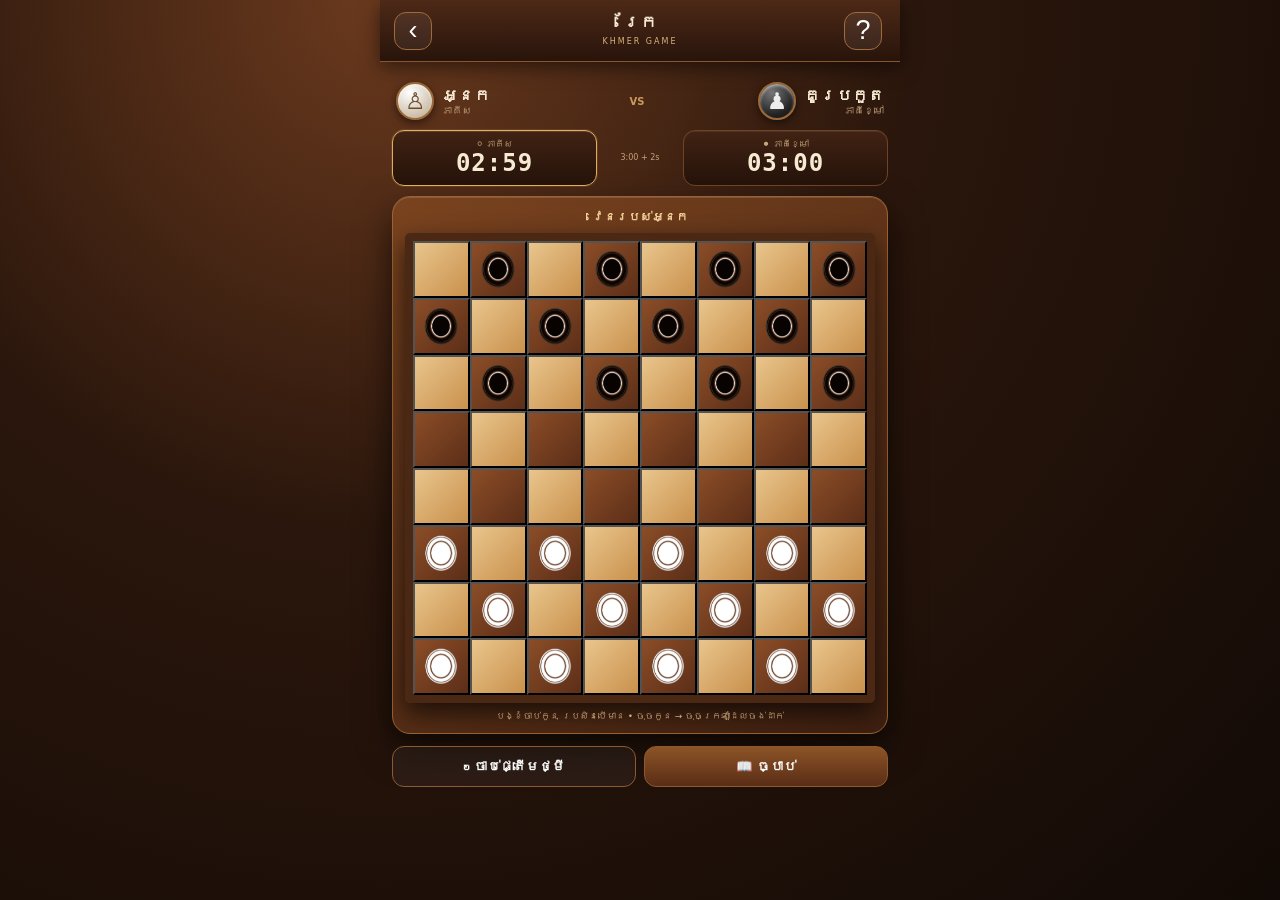
==== commit 236e9e86: "Add files via upload" ====
--- a/lerak/index.html
+++ b/lerak/index.html
@@ -3,57 +3,53 @@
 <head>
 <meta charset="utf-8">
 <meta name="viewport" content="width=device-width,initial-scale=1,maximum-scale=1,user-scalable=no">
-<meta name="theme-color" content="#24150c">
-<title>រែក • Khmer Game</title>
+<meta name="theme-color" content="#2b180d">
+<title>រែក — Khmer Game</title>
 <link rel="stylesheet" href="lerak.css">
 </head>
 <body>
 <div class="app">
-<header class="topbar">
-  <button class="round-btn" onclick="history.back()" aria-label="Back">‹</button>
-  <div class="title"><b>រែក</b><span>KHMER GAME</span></div>
-  <button class="round-btn" onclick="showRules()">?</button>
-</header>
-<section id="modeMenu" class="mode-menu">
-  <div class="hero"><div class="eyebrow">KHMER BOARD GAME</div><h1>រែក</h1><p>ជ្រើសរើសរបៀបលេងដែលអ្នកចង់លេង</p></div>
-  <button class="mode-card" onclick="startGameMode('normal')"><span class="mode-icon">◉</span><span><b>រែកធម្មតា</b><small>រែកកូនដោយដាក់ចន្លោះកូនសត្រូវ</small></span><strong>›</strong></button>
-  <button class="mode-card" onclick="startGameMode('surround')"><span class="mode-icon">◎</span><span><b>រែកព័ទ្ធ</b><small>មានការព័ទ្ធក្រុមកូនបន្ថែម</small></span><strong>›</strong></button>
-  <div class="rule-note">ច្បាប់ និងការចេញកូនដំបូងត្រូវរក្សាតាមកំណែចាស់របស់គម្រោង។</div>
-</section>
-<section id="gameArea" class="game" hidden>
-  <div class="game-head"><div class="game-name"><span class="eyebrow">KHMER GAME</span><h2 id="modeTitle">រែក</h2><small id="modeSub">រែកធម្មតា</small></div><button class="back-mode" onclick="backToModes()">‹ របៀបលេង</button></div>
-  <div class="game-grid">
-    <main class="board-column">
-      <div class="board-card">
-        <div class="board-label">ក្តារ រែក</div><div id="turn" class="turn">ដំណាក់កាលដំបូង</div>
-        <div id="board" class="board"></div>
-        <div id="message" class="message">—</div>
-        <div id="actions"></div>
-        <div class="legend"><span><i class="move-dot"></i> អាចដើរ</span><span><i class="capture-dot"></i> រែក</span><span><i class="surround-dot"></i> ព័ទ្ធ</span></div>
+  <header class="topbar">
+    <button class="back" onclick="history.back()">‹</button>
+    <div class="title"><b>រែក</b><small>KHMER GAME</small></div>
+    <button class="help" onclick="showRules()">?</button>
+  </header>
+  <main>
+    <section class="match-head">
+      <div class="player">
+        <div class="avatar white">♙</div>
+        <div><b>អ្នក</b><small>ភាគីស</small></div>
       </div>
-      <div class="bottom-actions"><button class="secondary" id="restart">↻ លេងថ្មី</button><button class="primary" onclick="showRules()">📖 ច្បាប់</button></div>
-    </main>
-    <aside class="side-column">
-      <div class="players-card">
-        <div class="side-title">អ្នកលេង</div>
-        <div class="players">
-          <div class="player"><div class="avatar white-piece"></div><div><b>អ្នក</b><small id="humanSide">ភាគីស</small></div></div>
-          <div class="vs">VS</div>
-          <div class="player right"><div><b>Bot</b><small id="botSide">ភាគីខ្មៅ</small></div><div class="avatar black-piece"></div></div>
-        </div>
-        <div class="clocks">
-          <div id="wcBox" class="clock active"><small>⚪ ភាគីស</small><b id="wc">03:00</b></div>
-          <div id="bcBox" class="clock"><small>⚫ ភាគីខ្មៅ</small><b id="bc">03:00</b></div>
-          <div class="clock-mid">3:00 + 2s</div>
-        </div>
+      <div class="vs">VS</div>
+      <div class="player right">
+        <div class="avatar black">♟</div>
+        <div><b>គូប្រកួត</b><small>ភាគីខ្មៅ</small></div>
       </div>
-      <div class="status-card"><div id="lerakBotStatus" class="bot-status">🌐 កំពុងរៀបចំការប្រកួត…</div></div>
-      <div class="rules-card"><h3>📖 ច្បាប់សង្ខេប</h3><p>• ចេញកូនដំបូង ២ កូន ដោយរំលង ១ ក្រឡា។</p><p>• រែកធម្មតា៖ កូនសត្រូវ ២ នៅសងខាងត្រូវបានរែក។</p><p>• រែកព័ទ្ធ៖ ក្រុមដែលគ្មានក្រឡាទំនេរត្រូវបានចាប់។</p><p>• ស្តេចត្រូវបានរែក/ព័ទ្ធ = ចប់ការប្រកួត។</p></div>
-    </aside>
+    </section>
+    <section class="clocks">
+      <div id="clockWhite" class="clock active"><span>⚪ ភាគីស</span><strong>03:00</strong></div>
+      <div class="clock-mode">3:00 + 2s</div>
+      <div id="clockBlack" class="clock"><span>⚫ ភាគីខ្មៅ</span><strong>03:00</strong></div>
+    </section>
+    <section id="gameArea" class="game-wrap">
+      <div id="status" class="status">វេនរបស់អ្នក</div>
+      <div id="board" class="board" aria-label="Lerak board"></div>
+      <div class="turn-note">បង្ខំចាប់កូន ប្រសិនបើមាន • ចុចកូន → ចុចក្រឡាដែលចង់ដាក់</div>
+    </section>
+    <section class="actions">
+      <button class="secondary" onclick="newGame()">↻ ចាប់ផ្តើមថ្មី</button>
+      <button class="primary" onclick="showRules()">📖 ច្បាប់</button>
+    </section>
+  </main>
+</div>
+<div id="modal" class="modal">
+  <div class="modal-box">
+    <button class="close" onclick="closeModal()">×</button>
+    <div id="modalContent"></div>
   </div>
-</section>
-<div id="modal" class="modal"><div class="modal-box"><button class="modal-close" onclick="closeModal()">×</button><div id="modalContent"></div></div></div>
+</div>
+<script src="lerak-rules.js"></script>
+<script src="lerak-bot.js"></script>
 <script src="lerak.js"></script>
-</div>
 </body>
-</html>
+</html>
--- a/lerak/lerak.css
+++ b/lerak/lerak.css
@@ -1,25 +1,40 @@
 *{box-sizing:border-box}
-:root{--bg:#24140b;--bg2:#321a0c;--wood:#7b431f;--wood2:#9b5c2c;--wood3:#c08a4b;--light:#ead4a1;--light2:#f2dfb4;--dark:#a35f2b;--dark2:#87481f;--ink:#2a1409;--gold:#e4b95e;--gold2:#f2d27f;--cream:#fff1d5;--muted:#c8a77c;--line:#9b6330}
-html,body{margin:0;min-height:100%;background:radial-gradient(circle at 50% 10%,#4a2712 0,#2a160b 48%,#180d08 100%);color:var(--cream);font-family:system-ui,-apple-system,"Noto Sans Khmer","Khmer OS",sans-serif}
-body{display:flex;justify-content:center}.app{width:100%;min-height:100vh;background:linear-gradient(180deg,#321a0d,#1c0e08 80%);overflow-x:hidden}
-.topbar{height:70px;display:grid;grid-template-columns:48px 1fr 48px;align-items:center;padding:8px 18px;background:linear-gradient(180deg,#5a2d12,#3c1e0d);border-bottom:3px solid #a56a32;position:sticky;top:0;z-index:20;box-shadow:0 4px 0 rgba(0,0,0,.22)}
-.round-btn{width:44px;height:44px;border-radius:12px;border:1px solid #d19a50;background:#3a1c0d;color:#fff5df;font-size:31px;line-height:1;box-shadow:inset 0 0 0 1px rgba(255,220,150,.08)}
-.title{text-align:center}.title b{display:block;font-size:27px;line-height:1}.title span{font-size:8px;letter-spacing:5px;color:#d8b16d}
-.mode-menu{width:min(100%,700px);margin:auto;padding:25px 18px}.hero{text-align:center;padding:18px 10px 20px}.eyebrow{font-size:9px;letter-spacing:4px;color:var(--gold);font-weight:900}.hero h1{font-size:48px;margin:4px 0;color:#f6d48c}.hero p{color:var(--muted);font-size:12px}.mode-card{width:100%;display:grid;grid-template-columns:55px 1fr 30px;align-items:center;gap:10px;text-align:left;padding:16px;margin:9px 0;border-radius:18px;border:1px solid #8b542a;background:#2a1409;color:var(--cream)}.mode-icon{width:46px;height:46px;display:grid;place-items:center;border-radius:50%;border:1px solid #c38a45;background:#d6aa5c;color:#3b1b0c;font-size:25px}.mode-card b{display:block;font-size:17px}.mode-card small{display:block;color:#bda07c;font-size:10px;margin-top:3px}.mode-card strong{font-size:28px;color:var(--gold)}.rule-note{text-align:center;color:#a88a6a;font-size:9px;line-height:1.7;padding:18px}
-.game{width:min(100%,1340px);margin:0 auto;padding:14px 16px 28px}.game-head{display:flex;justify-content:space-between;align-items:center;max-width:1300px;margin:0 auto 10px;padding:0 4px}.game-name h2{margin:2px 0;font-size:26px;color:#f1ce82}.game-name small{color:var(--muted);font-size:10px}.back-mode{border:1px solid #b27838;background:#2a1409;color:#fff;border-radius:12px;padding:9px 13px;font-weight:800}
-.game-grid{display:grid;grid-template-columns:minmax(0,1fr) 310px;gap:16px;align-items:start}.board-column{min-width:0}.side-column{display:flex;flex-direction:column;gap:10px}
-.board-card{padding:12px;border-radius:18px;border:2px solid #8d552b;background:linear-gradient(180deg,#75401e,#542b14);box-shadow:0 8px 20px rgba(0,0,0,.28),inset 0 1px 0 rgba(255,222,160,.12)}
-.board-label{text-align:center;color:#e6bd73;font-size:10px;letter-spacing:2px}.turn{text-align:center;font-weight:900;color:#f4d18f;font-size:13px;min-height:24px;margin:2px 0 4px}
-.board{width:min(100%,760px);aspect-ratio:1;margin:0 auto;padding:5px;display:grid;grid-template-columns:repeat(8,1fr);border:4px solid #4d2915;border-radius:9px;overflow:hidden;background:#4d2915;box-shadow:0 3px 0 #c08745,0 10px 24px rgba(0,0,0,.35);touch-action:manipulation}
-.cell{position:relative;border:1px solid rgba(74,38,18,.5);display:grid;place-items:center;padding:0;min-width:0;overflow:hidden}.cell:before{content:"";position:absolute;inset:0;pointer-events:none;opacity:.16;background:repeating-linear-gradient(100deg,transparent 0 13px,rgba(255,255,255,.18) 14px 15px,transparent 16px 31px)}
-.cell.light{background-color:var(--light);background-image:linear-gradient(100deg,transparent 0 42%,rgba(255,255,255,.13) 47%,transparent 51%)}.cell.dark{background-color:var(--dark);background-image:linear-gradient(100deg,transparent 0 42%,rgba(0,0,0,.12) 47%,transparent 51%)}
-.cell.selected{box-shadow:inset 0 0 0 4px #f4c95f;z-index:4}.cell.opening-choice{box-shadow:inset 0 0 0 4px #65a9d5;z-index:4}.cell.move-choice:after{content:"";position:absolute;width:16%;height:16%;border-radius:50%;background:#5a321a;z-index:1}.cell.capture-choice:after{content:"";position:absolute;inset:10%;border:3px solid #df5a45;border-radius:50%;z-index:1}.cell.surround-choice:after{content:"";position:absolute;inset:9%;border:2px dashed #f0c55f;border-radius:5px;z-index:1}
-.piece{width:66%;height:66%;border-radius:50%;position:relative;z-index:3;border:3px solid #59311a;box-shadow:2px 3px 3px rgba(0,0,0,.28);pointer-events:none}.piece:before{content:"";position:absolute;inset:9%;border-radius:50%;border:1px solid rgba(255,255,255,.28);box-shadow:inset 0 0 0 1px rgba(70,35,15,.14)}.piece.white{background-color:#ead6a6;background-image:repeating-linear-gradient(0deg,rgba(112,70,30,.07) 0 1px,transparent 1px 6px)}.piece.black{background-color:#4b2a1b;background-image:repeating-linear-gradient(0deg,rgba(255,210,150,.08) 0 1px,transparent 1px 6px)}.piece.king{outline:3px solid #d5a84f;outline-offset:2px}.piece.king:after{content:"♛";position:absolute;inset:0;display:grid;place-items:center;font-size:clamp(18px,3.2vw,35px);color:#5a3219;text-shadow:none}.piece.black.king:after{color:#f0d9a8}
-.message{min-height:48px;margin:8px 2px 3px;padding:10px 13px;border:1px solid #754827;border-radius:13px;background:#190e08;color:#d8ba92;font-size:11px;line-height:1.7;text-align:center}.legend{display:flex;justify-content:center;gap:16px;color:#b99a76;font-size:8px;margin-top:6px}.legend span{display:flex;align-items:center;gap:4px}.legend i{display:inline-block;width:9px;height:9px;border-radius:50%}.move-dot{background:#f0c55f}.capture-dot{border:2px solid #ff7166}.surround-dot{border:2px dashed #f0c55f}
-.players-card,.rules-card,.status-card{border:2px solid #80502a;border-radius:16px;background:linear-gradient(180deg,#6b391b,#3d1f10);padding:12px;box-shadow:inset 0 1px 0 rgba(255,220,160,.1),0 5px 15px rgba(0,0,0,.2)}.side-title{text-align:center;color:#e8c67f;font-size:12px;font-weight:900;margin-bottom:8px}.players{display:grid;grid-template-columns:1fr 34px 1fr;align-items:center;gap:5px}.player{display:flex;align-items:center;gap:7px}.player.right{justify-content:flex-end;text-align:right}.player b{font-size:14px}.player small{display:block;color:#c8a77c;font-size:9px}.vs{text-align:center;color:var(--gold);font-weight:1000}.avatar{width:38px;height:38px;border-radius:50%;border:2px solid #9b6330}.white-piece{background:#ead7ae}.black-piece{background:#3a2116}
-.clocks{display:grid;grid-template-columns:1fr 1fr;gap:7px;margin-top:9px}.clock{padding:8px;border:1px solid #7d4a26;border-radius:13px;background:#241108;text-align:center}.clock.active{border:2px solid var(--gold)}.clock.danger b{color:#ff6558}.clock small{display:block;color:#c8a981;font-size:9px}.clock b{display:block;font:900 24px ui-monospace,monospace;color:#fff0d1;margin-top:2px}.clock-mid{text-align:center;font-size:8px;color:#c0a07a;grid-column:1/-1;order:3}
-.bot-status{text-align:center;border:1px solid #6d4225;border-radius:12px;background:#241108;color:#b99a76;font-size:9px;padding:8px;margin:0}.status-card{padding:8px}.rules-card h3{margin:0 0 8px;color:#efc979;font-size:13px;text-align:center}.rules-card p{font-size:9px;line-height:1.75;color:#d4b48c;margin:5px 0;padding-left:7px;border-left:2px solid #b57b3d}
-.action-btn{display:block;width:min(94%,520px);margin:8px auto 0;padding:11px;border-radius:13px;border:1px solid #d0a24e;background:#c28a3d;color:#211108;font-weight:900}.action-btn.armed{box-shadow:0 0 0 3px rgba(224,179,93,.27)}.bottom-actions{display:grid;grid-template-columns:1fr 1fr;gap:9px;margin:10px auto 0;max-width:760px}.bottom-actions button{padding:12px;border-radius:13px;font-weight:900;border:1px solid #935a2c;color:#fff}.primary{background:#a7632c}.secondary{background:#241108}
-.modal{position:fixed;inset:0;background:rgba(0,0,0,.82);display:none;align-items:flex-end;justify-content:center;padding:10px;z-index:50}.modal.show{display:flex}.modal-box{position:relative;width:min(100%,540px);max-height:88vh;overflow:auto;border:1px solid #a66b35;border-radius:20px 20px 12px 12px;background:#2c1609;padding:22px;box-shadow:0 -18px 50px #000}.modal-close{position:absolute;right:10px;top:8px;width:36px;height:36px;border:0;border-radius:10px;background:#fff1;color:#fff;font-size:25px}.modal-box h2{color:#f0ca7b;margin-top:0}.modal-box p{font-size:10px;line-height:1.85;color:#d3b28a}.modal-box .rule{padding:8px 10px;border-left:3px solid #d5a650;background:#fff1;border-radius:6px}
-@media(max-width:799px){.game{padding:10px 12px 22px}.game-grid{grid-template-columns:1fr}.side-column{order:-1}.players-card{padding:9px}.rules-card{display:none}.board{width:min(100%,650px)}.piece{width:68%;height:68%}.side-column{display:grid;grid-template-columns:1fr 1fr;gap:8px}.status-card{grid-column:1/-1}.clocks{grid-template-columns:1fr 1fr}.clock-mid{display:none}.game-head{margin-bottom:7px}}
-@media(max-width:480px){.topbar{height:68px;padding:7px 12px}.game{padding:7px 8px 18px}.board-card{padding:8px;border-radius:15px}.board{border-width:4px;padding:3px}.piece{border-width:2px}.cell.selected{box-shadow:inset 0 0 0 3px #f4c95f}.cell.capture-choice:after{border-width:2px}.message{font-size:9px}.players-card{border-radius:13px}.player b{font-size:12px}.clock b{font-size:21px}}
+:root{
+ --wood1:#f0c98b;--wood2:#b87333;--wood3:#6b351a;--wood4:#3a1d0f;
+ --ink:#24140c;--cream:#f7ead3;--gold:#d8a54d;--line:#7b4a27
+}
+html,body{margin:0;min-height:100%;background:radial-gradient(circle at 30% 0%,#6b3a1e 0,#2a160c 42%,#120a06 100%);color:var(--cream);font-family:system-ui,-apple-system,"Noto Sans Khmer",sans-serif}
+body{display:flex;justify-content:center}.app{width:min(100%,520px);min-height:100vh;padding-bottom:18px}
+.topbar{height:62px;padding:8px 14px;display:grid;grid-template-columns:42px 1fr 42px;align-items:center;background:linear-gradient(#4d2917,#28140b);border-bottom:1px solid #8a552b;box-shadow:0 5px 20px #0008;position:sticky;top:0;z-index:5}
+.topbar button{width:38px;height:38px;border:1px solid #a16b39;border-radius:12px;background:#ffffff10;color:#fff;font-size:27px}
+.title{text-align:center;line-height:1}.title b{display:block;font-size:17px}.title small{font-size:8px;letter-spacing:2px;color:#d7b27a}
+main{padding:12px}.match-head{display:flex;align-items:center;justify-content:space-between;padding:8px 4px 10px}
+.player{display:flex;align-items:center;gap:8px;min-width:120px}.player.right{justify-content:flex-end;text-align:right}.player small{display:block;color:#c7a77f;font-size:10px}
+.avatar{width:38px;height:38px;border-radius:50%;display:grid;place-items:center;border:2px solid #9c6a3a;box-shadow:inset 0 2px 3px #fff8,0 3px 8px #0008;font-size:23px}
+.avatar.white{background:radial-gradient(circle at 35% 25%,#fff,#cbbda7 75%,#84735d);color:#6d4a2b}.avatar.black{background:radial-gradient(circle at 35% 25%,#777,#242424 65%,#090909);color:#eee}
+.vs{font-size:10px;color:#c99b5e;font-weight:800}.clocks{display:grid;grid-template-columns:1fr 72px 1fr;gap:7px;align-items:center;margin-bottom:10px}
+.clock{padding:8px 9px;border-radius:12px;text-align:center;background:linear-gradient(#412314,#241209);border:1px solid #6f4425;box-shadow:inset 0 1px #fff1}
+.clock span{display:block;font-size:9px;color:#c9a67b}.clock strong{display:block;font:800 24px ui-monospace,monospace;letter-spacing:1px}
+.clock.active{border-color:#e1ad58;box-shadow:0 0 0 1px #e1ad5822,inset 0 1px #fff2}.clock.danger strong{color:#ff6b55}.clock-mode{text-align:center;font-size:8px;color:#c6a27a;line-height:1.3}
+.status{text-align:center;margin:5px 0 9px;color:#f0cf98;font-weight:700;font-size:12px}
+.game-wrap{padding:8px 5px 12px;border-radius:18px;background:linear-gradient(145deg,#7a431f,#3d1f10);border:1px solid #9a6335;box-shadow:0 15px 35px #0008,inset 0 1px #fff2}
+.board{width:min(94vw,470px);aspect-ratio:1;margin:auto;display:grid;grid-template-columns:repeat(8,1fr);border:8px solid #4b2814;border-radius:5px;box-shadow:0 10px 25px #000a,inset 0 0 0 2px #b47a40;overflow:hidden}
+.board.animating{pointer-events:none}
+.cell{position:relative;display:grid;place-items:center;aspect-ratio:1}.cell.light{background:linear-gradient(135deg,#e9c58c,#c9914d)}.cell.dark{background:linear-gradient(135deg,#8b4d27,#5c2e18)}
+.cell.selected{box-shadow:inset 0 0 0 4px #f5d16c,inset 0 0 25px #ffd65a66}.cell.move::after{content:"";width:22%;height:22%;border-radius:50%;background:#e8c15f;box-shadow:0 1px 4px #2a1408;position:absolute}.cell.capture::after{content:"";width:38%;height:38%;border-radius:50%;border:3px solid #e8c15f;position:absolute}
+
+/* New Lerak pieces: use the supplied reference artwork. */
+.piece{width:84%;height:84%;position:relative;z-index:2;background-repeat:no-repeat;background-position:center;background-size:contain;border:0;box-shadow:none;border-radius:0;transform:translateZ(0);will-change:transform,opacity}
+.piece.white{background-image:url("piece-white.png")}.piece.black{background-image:url("piece-black.png")}
+.piece.king{width:88%;height:94%;background-size:contain}
+.piece.king.white{background-image:url("king-white.png")}.piece.king.black{background-image:url("king-black.png")}
+.piece.moving{z-index:10;transition:transform .42s cubic-bezier(.22,.8,.25,1);transform:translate(var(--move-x),var(--move-y)) scale(1.04)}
+.piece.captured{animation:captureOut .42s ease forwards}
+@keyframes captureOut{0%{opacity:1;transform:scale(1)}55%{opacity:.5;transform:scale(.72) rotate(8deg)}100%{opacity:0;transform:scale(.25) rotate(18deg)}}
+.turn-note{text-align:center;color:#d1af82;font-size:9px;padding:8px 2px 0}
+.actions{display:grid;grid-template-columns:1fr 1fr;gap:8px;margin-top:12px}.actions button{border-radius:12px;padding:12px;border:1px solid #8d5a30;font-weight:800;color:#fff}
+.primary{background:linear-gradient(#8c5427,#5a2d16)}.secondary{background:#ffffff0b}
+.modal{position:fixed;inset:0;background:#000b;display:none;align-items:flex-end;justify-content:center;z-index:20;padding:12px}.modal.show{display:flex}
+.modal-box{width:min(100%,500px);background:linear-gradient(#422516,#211108);border:1px solid #986238;border-radius:20px 20px 12px 12px;padding:20px;box-shadow:0 -10px 40px #000b;position:relative}
+.close{position:absolute;right:10px;top:8px;width:35px;height:35px;border:0;border-radius:10px;background:#fff1;color:#fff;font-size:24px}.modal-box h2{margin:0 0 10px}.modal-box p,.modal-box li{color:#d6b990;font-size:12px;line-height:1.7}
+@media(max-width:360px){.board{border-width:5px}.piece{width:80%;height:80%}.piece.king{width:86%;height:92%}.clocks{grid-template-columns:1fr 58px 1fr}.clock strong{font-size:20px}}
